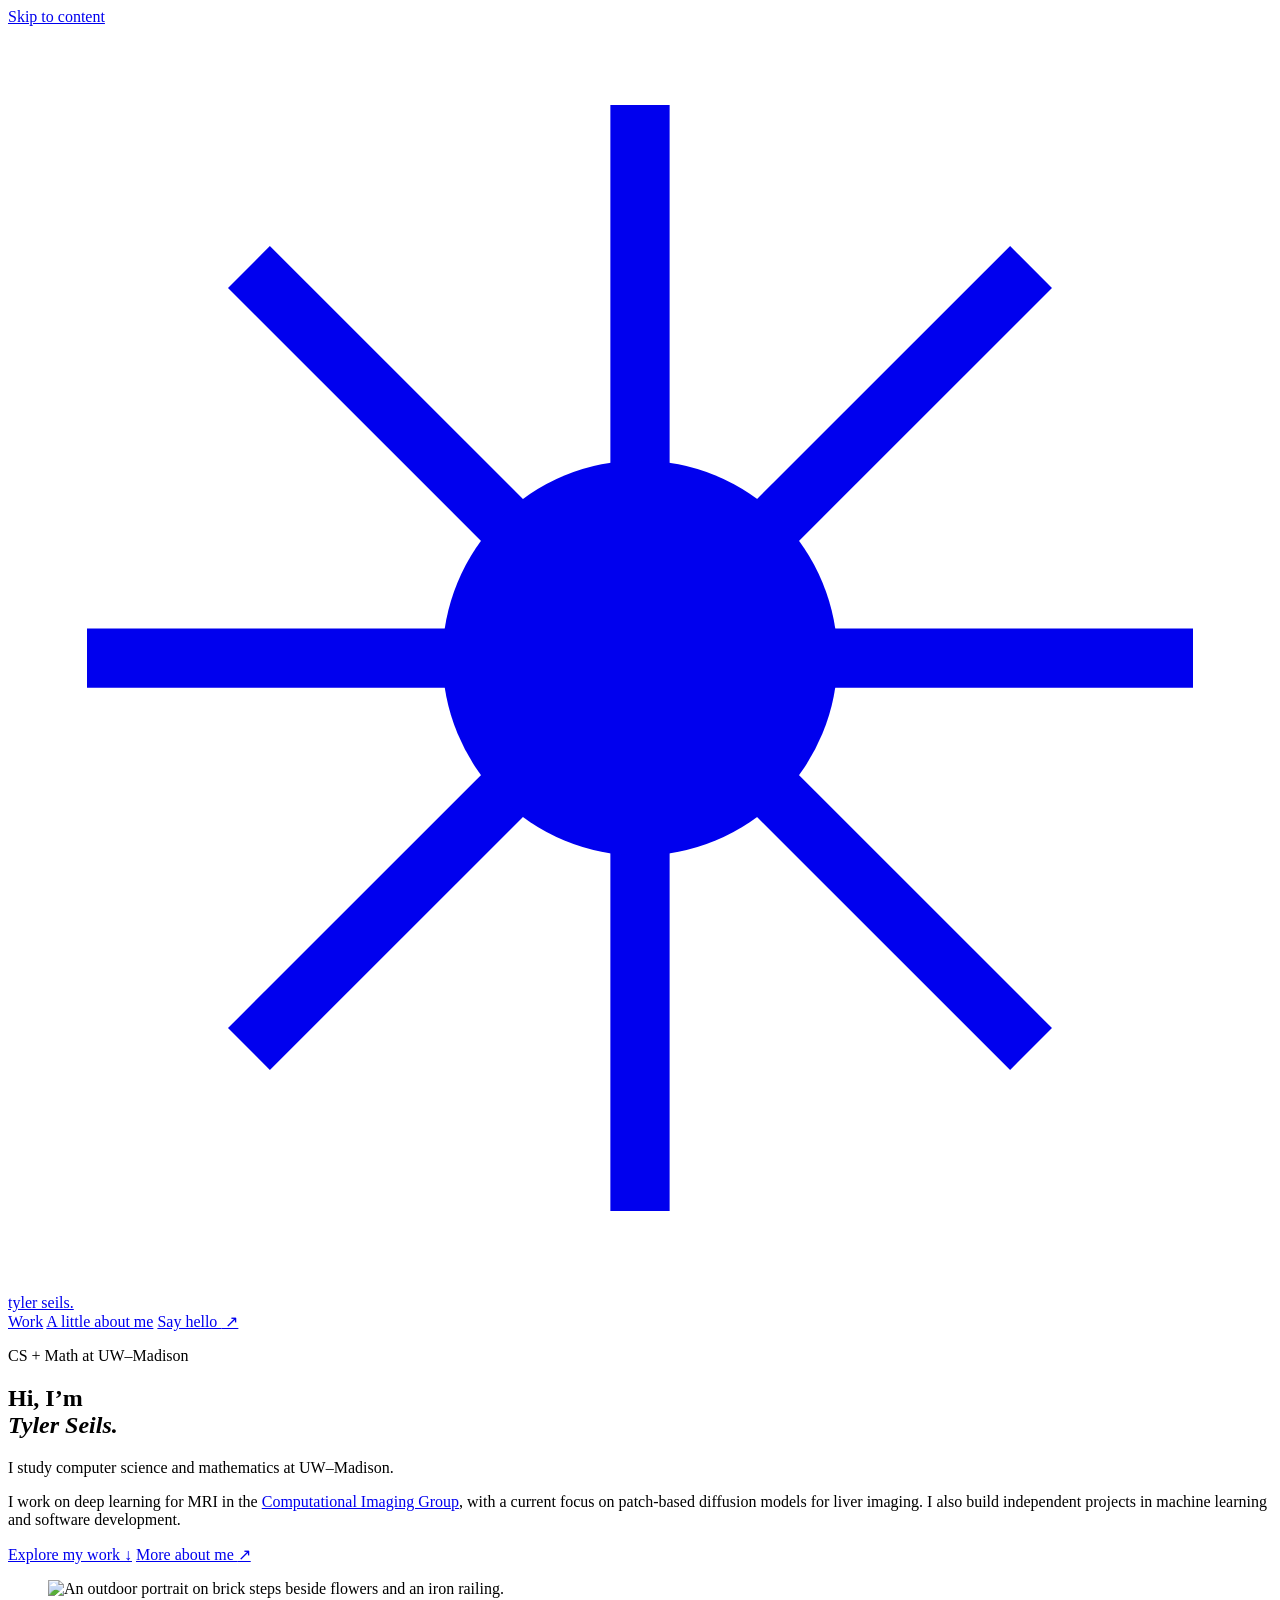
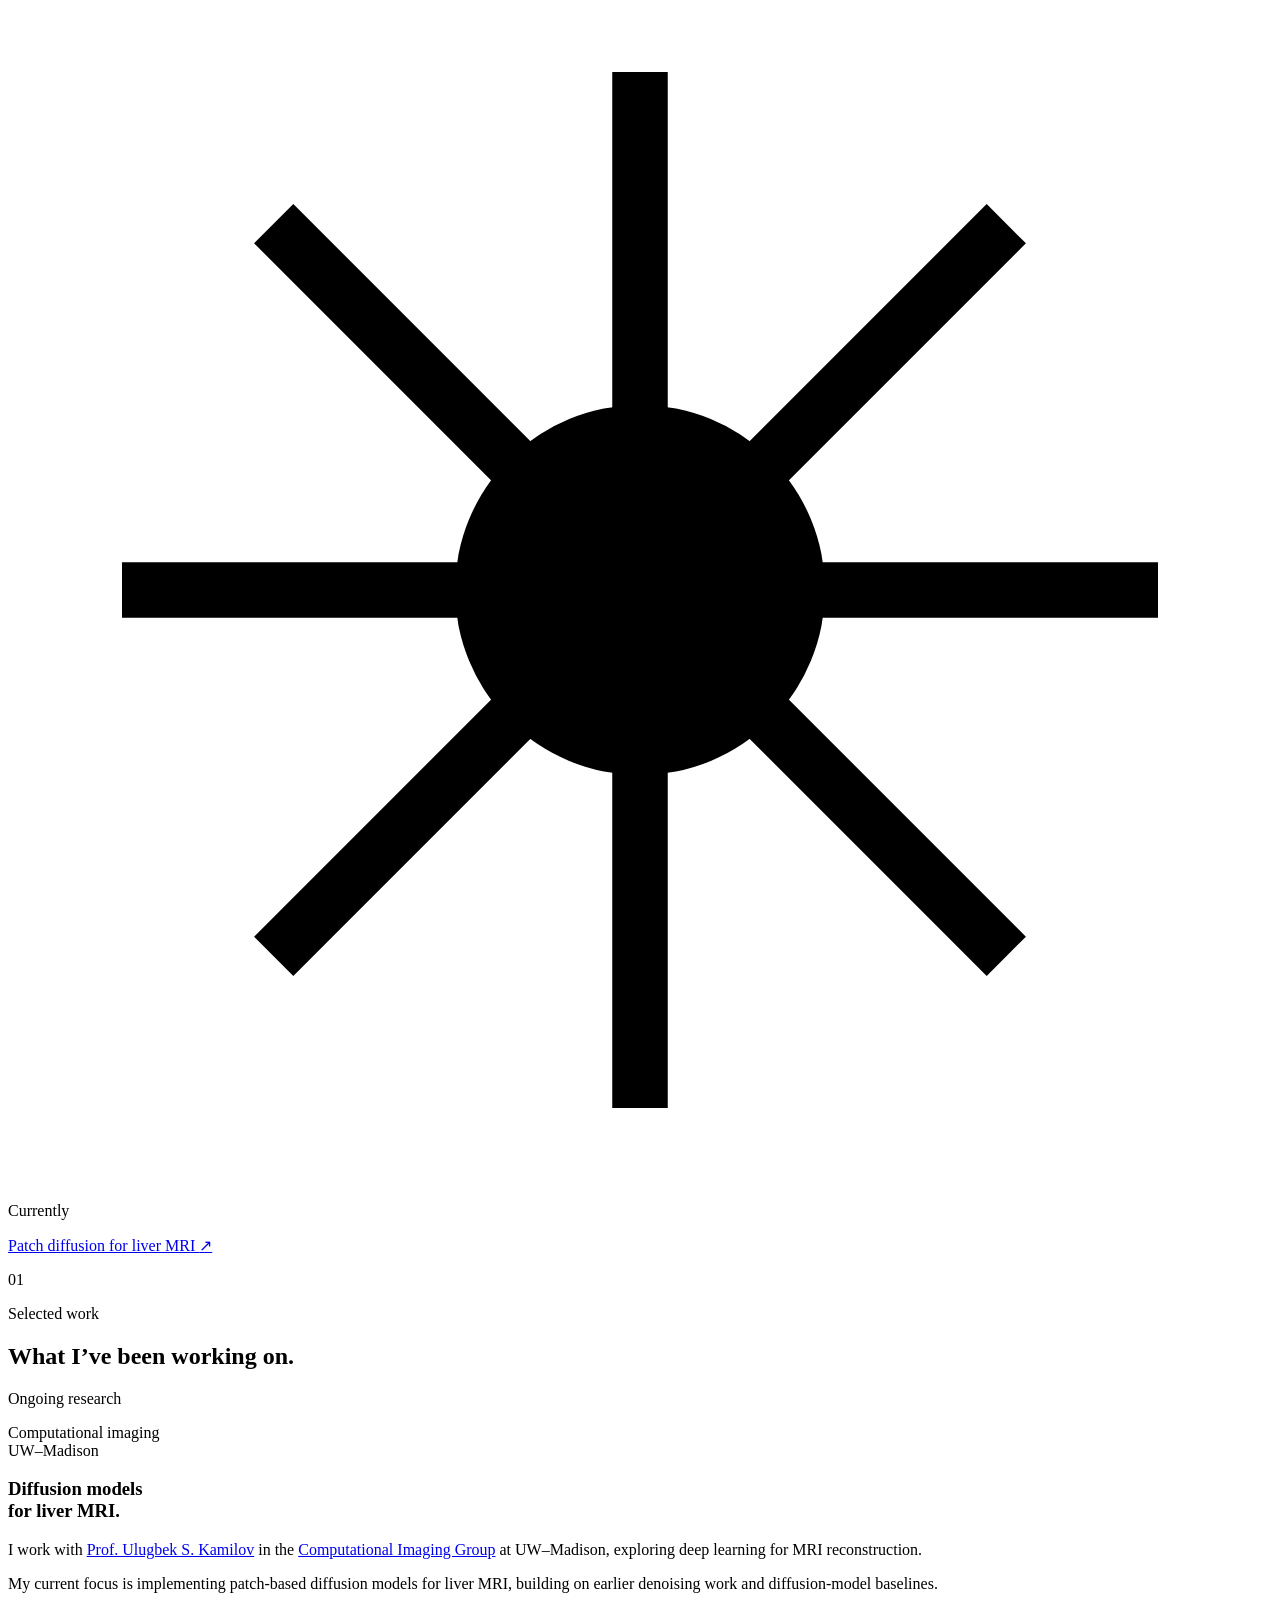
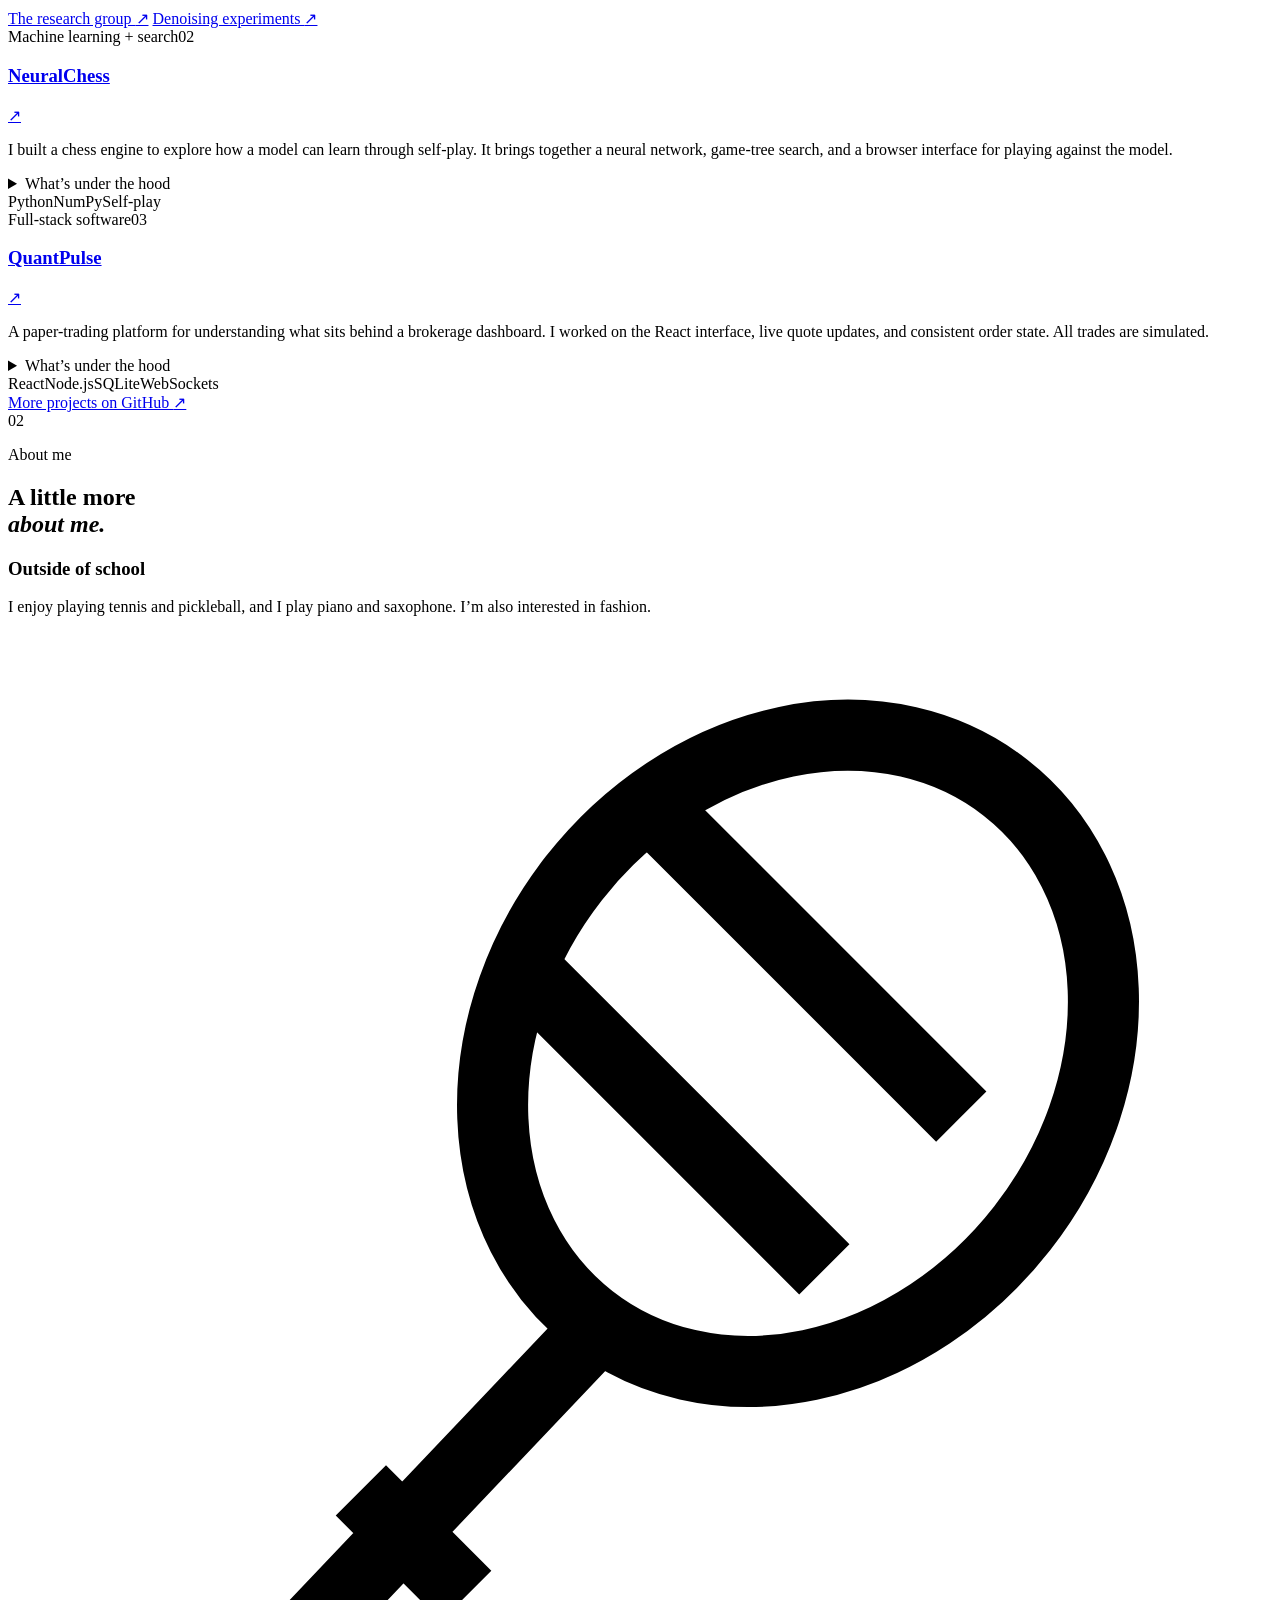
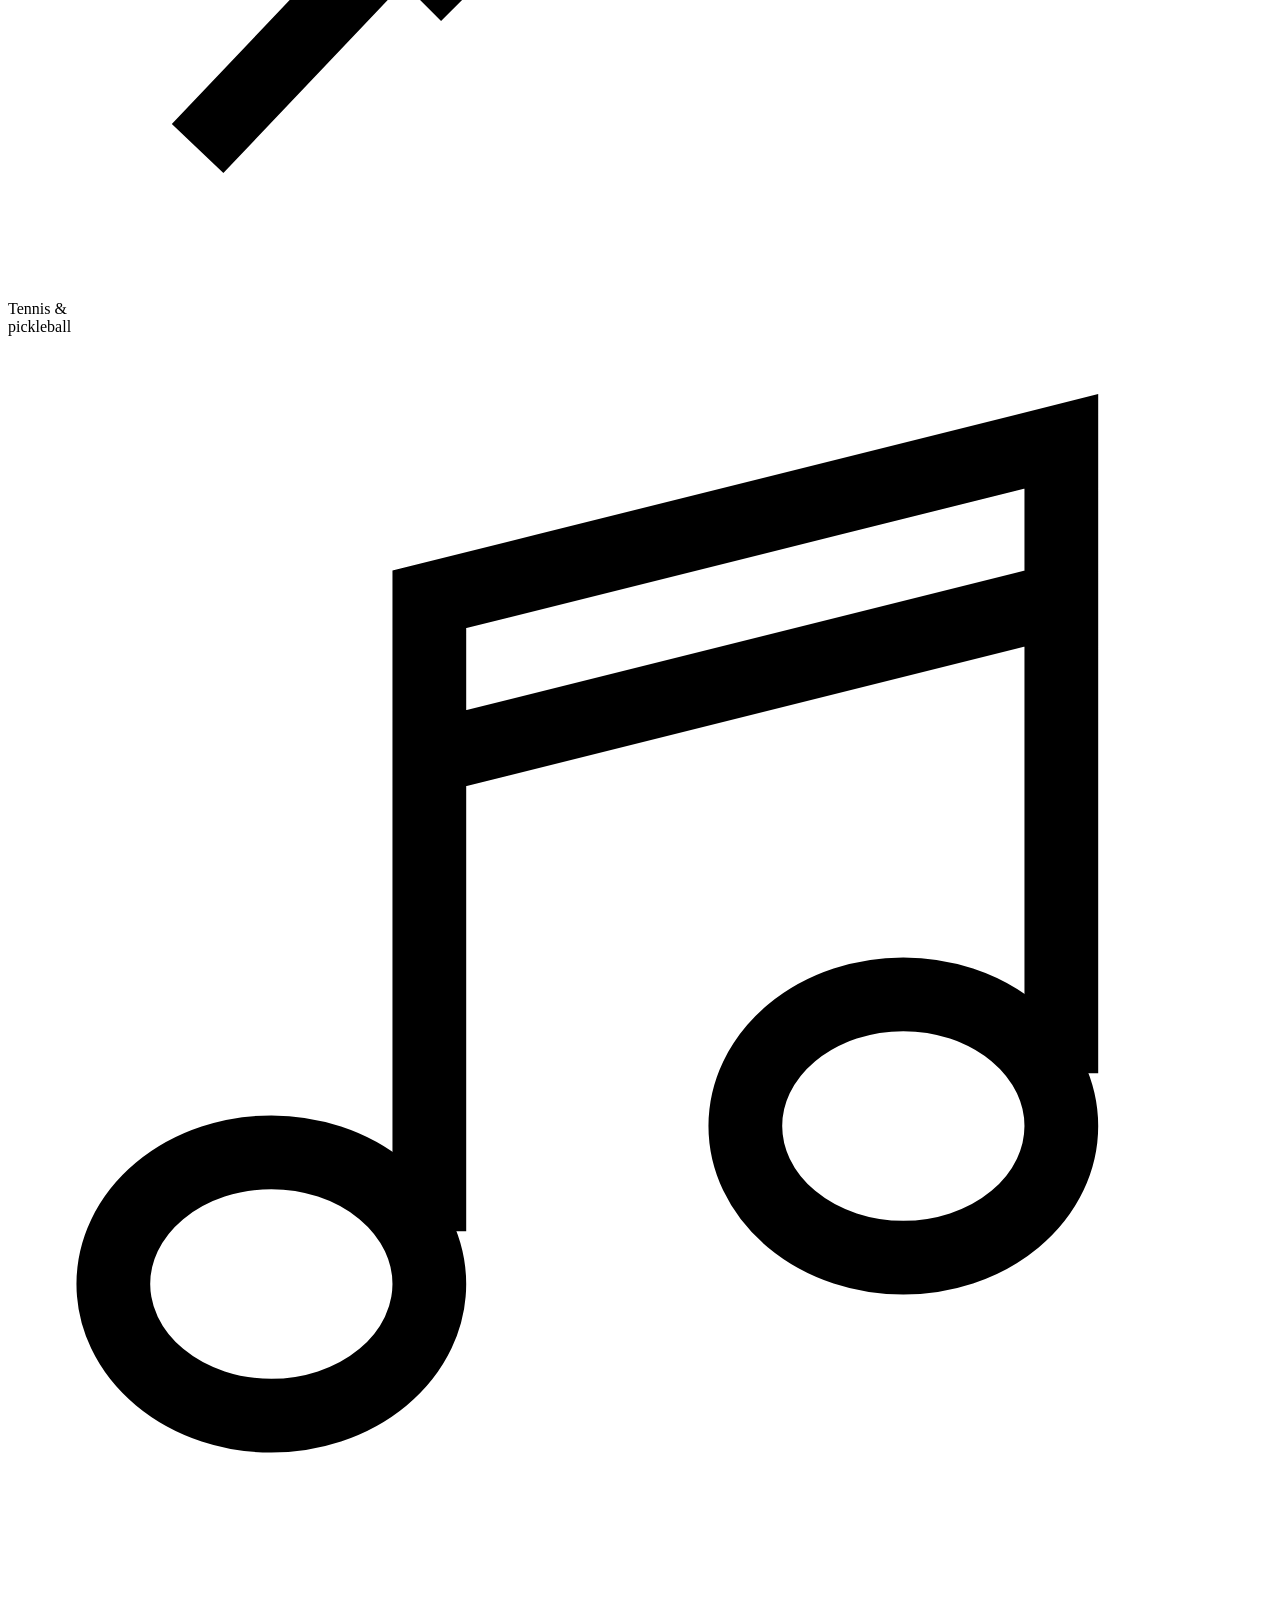
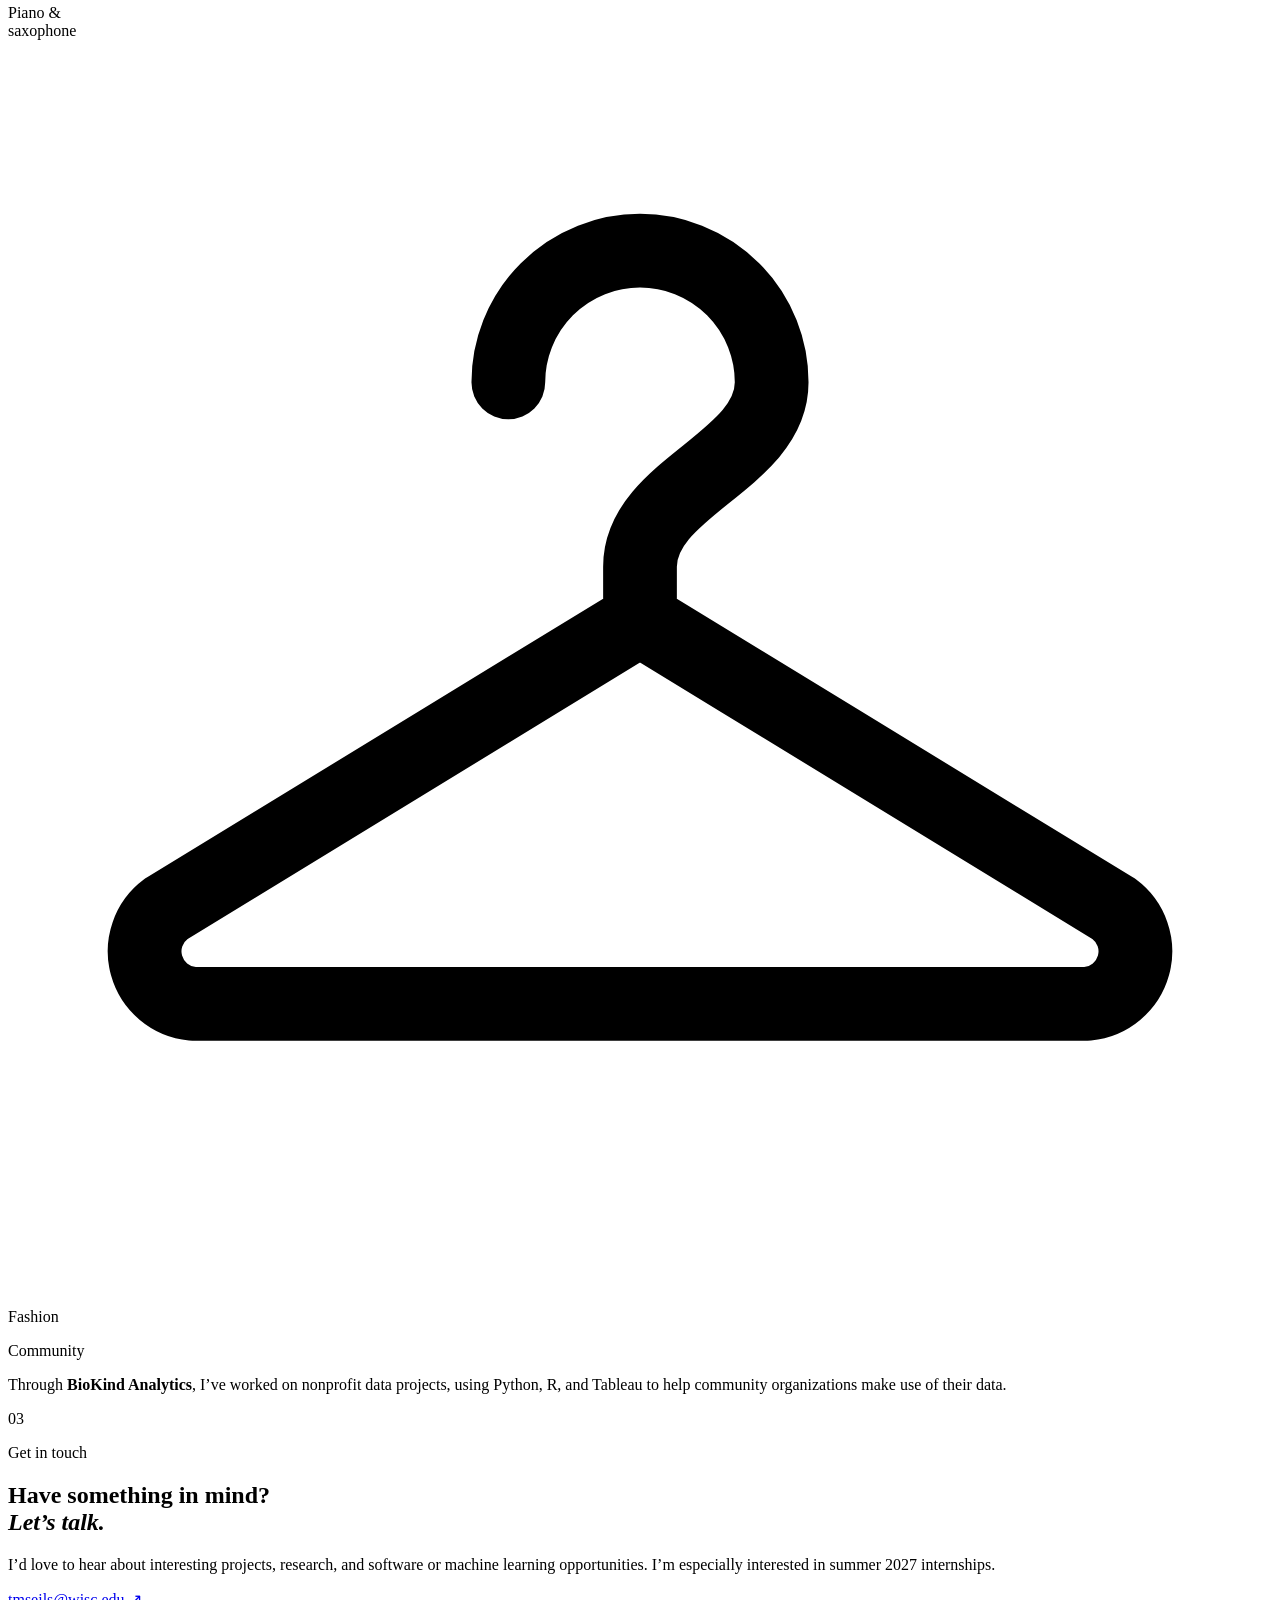
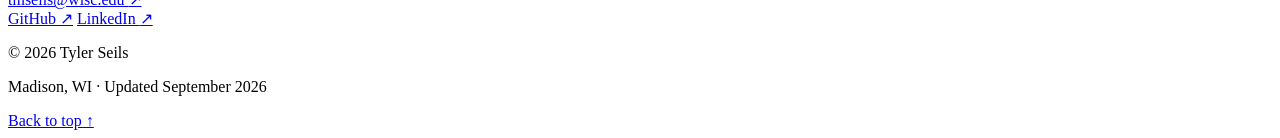
==== index.html @ b302200d "Add files via upload" ====
<!doctype html>
<html lang="en" data-theme="light">
<head>
  <meta charset="utf-8">
  <meta name="viewport" content="width=device-width, initial-scale=1">
  <meta name="description" content="Tyler Seils — computer science and mathematics at UW–Madison. Deep learning for MRI, machine learning, and software projects.">
  <meta name="author" content="Tyler Seils">
  <meta name="color-scheme" content="light dark">
  <meta property="og:title" content="Tyler Seils — Research, projects, and a little about me">
  <meta property="og:description" content="Computer science and mathematics at UW–Madison. Deep learning for MRI, machine learning, and software projects.">
  <meta property="og:type" content="website">
  <title>Tyler Seils — A little about me</title>
  <link rel="icon" href="assets/favicon.svg" type="image/svg+xml">
  <script>
    document.documentElement.classList.add('js');
    try {
      const saved = localStorage.getItem('tyler-site-theme');
      if (saved === 'dark' || (!saved && window.matchMedia('(prefers-color-scheme: dark)').matches)) {
        document.documentElement.dataset.theme = 'dark';
      }
    } catch (_) { /* The site remains usable without browser storage. */ }
  </script>
  <link rel="stylesheet" href="assets/style.css">
  <script src="assets/config.js" defer></script>
  <script src="assets/site.js" defer></script>
</head>
<body>
  <a class="skip-link" href="#main">Skip to content</a>
  <header class="site-header">
    <div class="shell header-inner">
      <a class="wordmark" href="#home" aria-label="Tyler Seils, back to top"><svg viewBox="0 0 32 32" fill="none" stroke="currentColor" stroke-width="1.5" aria-hidden="true"><path d="M16 2v28M2 16h28M6.1 6.1l19.8 19.8M6.1 25.9 25.9 6.1"/><circle cx="16" cy="16" r="5" fill="currentColor" stroke="none"/></svg><span>tyler seils.</span></a>
      <nav class="main-nav" id="primary-nav" aria-label="Main navigation">
        <a href="#work">Work</a>
        <a href="#about">A little about me</a>
        <a href="#contact">Say hello <span aria-hidden="true">&nbsp;↗</span></a>
        <a class="resume-link" hidden>Résumé <span aria-hidden="true">&nbsp;↗</span></a>
      </nav>
      <div class="header-actions">
        <button class="theme-toggle" type="button" aria-label="Switch to dark mode" aria-pressed="false" hidden><svg class="moon-icon" viewBox="0 0 24 24" fill="none" stroke="currentColor" stroke-width="1.6" aria-hidden="true"><path d="M20.3 14.4A8.6 8.6 0 0 1 9.6 3.7a8.6 8.6 0 1 0 10.7 10.7Z"/></svg><svg class="sun-icon" viewBox="0 0 24 24" fill="none" stroke="currentColor" stroke-width="1.6" aria-hidden="true"><circle cx="12" cy="12" r="4"/><path d="M12 2v2m0 16v2M2 12h2m16 0h2M4.9 4.9l1.4 1.4m11.4 11.4 1.4 1.4M4.9 19.1l1.4-1.4M17.7 6.3l1.4-1.4"/></svg></button>
        <button class="menu-toggle" type="button" aria-expanded="false" aria-controls="primary-nav" hidden>Menu</button>
      </div>
    </div>
  </header>

  <main id="main">
    <section class="shell hero" id="home" aria-labelledby="intro-title">
      <div class="hero-copy">
        <p class="eyebrow"><span class="tiny-mark" aria-hidden="true"></span>CS + Math at UW–Madison</p>
        <h1 id="intro-title">Hi, I’m<br><em>Tyler Seils.</em></h1>
        <p class="hero-lead">I study computer science and mathematics at UW–Madison.</p>
        <p class="hero-description">I work on deep learning for MRI in the <a href="https://cig.ece.wisc.edu/">Computational Imaging Group</a>, with a current focus on patch-based diffusion models for liver imaging. I also build independent projects in machine learning and software development.</p>
        <div class="hero-links">
          <a class="button-link" href="#work">Explore my work <span aria-hidden="true">↓</span></a>
          <a class="arrow-link" href="#about">More about me <span class="arrow" aria-hidden="true">↗</span></a>
        </div>
      </div>
      <div class="hero-visual">
        <figure class="portrait">
          <picture>
            <source srcset="assets/photo.webp" type="image/webp">
            <img src="assets/photo.jpg" alt="An outdoor portrait on brick steps beside flowers and an iron railing." width="1152" height="1536" fetchpriority="high" decoding="async">
          </picture>
          <div class="portrait-corner"><svg viewBox="0 0 32 32" fill="none" stroke="currentColor" stroke-width="1.5" aria-hidden="true"><path d="M16 2v28M2 16h28M6.1 6.1l19.8 19.8M6.1 25.9 25.9 6.1"/><circle cx="16" cy="16" r="5" fill="currentColor" stroke="none"/></svg></div>
        </figure>
      </div>
    </section>

    <div class="shell now-strip" aria-label="What I’m focused on right now">
      <div class="now-item"><span class="now-label">Currently</span><p class="now-text"><a href="#research">Patch diffusion for liver MRI <span aria-hidden="true">↗</span></a></p></div>
    </div>

    <section class="shell section work-section" id="work" aria-labelledby="work-title">
      <div class="section-heading">
        <div class="section-index"><span>01</span><p class="eyebrow">Selected work</p></div>
        <h2>What I’ve been working on.</h2>
      </div>
      <article class="research-card" id="research" aria-labelledby="research-title">
        <div class="research-art">
          <div class="research-kicker">Ongoing research</div>
          <div class="patch-grid" aria-hidden="true"><span></span><span></span><span></span><span></span><span></span><span></span><span></span><span></span><span></span><span></span><span></span><span></span><span></span><span></span><span></span><span></span><span></span><span></span><span></span><span></span><span></span><span></span><span></span><span></span><span></span></div>
          <p class="research-art-label">Computational imaging<br>UW–Madison</p>
        </div>
        <div class="research-copy">
          <h3 id="research-title">Diffusion models<br>for liver MRI.</h3>
          <p>I work with <a href="https://ukmlv.github.io/">Prof. Ulugbek S. Kamilov</a> in the <a href="https://cig.ece.wisc.edu/">Computational Imaging Group</a> at UW–Madison, exploring deep learning for MRI reconstruction.</p>
          <p>My current focus is implementing patch-based diffusion models for liver MRI, building on earlier denoising work and diffusion-model baselines.</p>
          <div class="research-links">
            <a class="arrow-link" href="https://cig.ece.wisc.edu/" target="_blank" rel="noopener noreferrer">The research group <span class="arrow" aria-hidden="true">↗</span></a>
            <a class="arrow-link" href="https://github.com/tmseils-eng/CIG-Denoising" target="_blank" rel="noopener noreferrer">Denoising experiments <span class="arrow" aria-hidden="true">↗</span></a>
          </div>
        </div>
      </article>

      <div class="project-grid">
        <article class="project" aria-labelledby="chess-title">
          <div class="project-category"><span class="eyebrow">Machine learning + search</span><span class="project-number" aria-hidden="true">02</span></div>
          <div class="project-heading">
            <h3 id="chess-title"><a href="https://github.com/tmseils-eng/neuralchess-clean" target="_blank" rel="noopener noreferrer">NeuralChess</a></h3>
            <a class="project-open" href="https://github.com/tmseils-eng/neuralchess-clean" target="_blank" rel="noopener noreferrer" aria-label="View NeuralChess on GitHub">↗</a>
          </div>
          <p>I built a chess engine to explore how a model can learn through self-play. It brings together a neural network, game-tree search, and a browser interface for playing against the model.</p>
          <details>
            <summary>What’s under the hood</summary>
            <p>The project includes a chess rules engine, automatic differentiation, a NumPy neural network, and Monte Carlo tree search.</p>
          </details>
          <div class="tech-line" aria-label="NeuralChess technologies"><span>Python</span><span>NumPy</span><span>Self-play</span></div>
        </article>
        <article class="project" aria-labelledby="quant-title">
          <div class="project-category"><span class="eyebrow">Full-stack software</span><span class="project-number" aria-hidden="true">03</span></div>
          <div class="project-heading">
            <h3 id="quant-title"><a href="https://github.com/tmseils-eng/quantpulse-clean" target="_blank" rel="noopener noreferrer">QuantPulse</a></h3>
            <a class="project-open" href="https://github.com/tmseils-eng/quantpulse-clean" target="_blank" rel="noopener noreferrer" aria-label="View QuantPulse on GitHub">↗</a>
          </div>
          <p>A paper-trading platform for understanding what sits behind a brokerage dashboard. I worked on the React interface, live quote updates, and consistent order state. All trades are simulated.</p>
          <details>
            <summary>What’s under the hood</summary>
            <p>Market and limit orders, portfolio analytics, and strategy backtesting, supported by Node.js, SQLite persistence, and WebSocket updates.</p>
          </details>
          <div class="tech-line" aria-label="QuantPulse technologies"><span>React</span><span>Node.js</span><span>SQLite</span><span>WebSockets</span></div>
        </article>
      </div>
      <div class="more-work"><a class="arrow-link" href="https://github.com/tmseils-eng" target="_blank" rel="noopener noreferrer">More projects on GitHub <span class="arrow" aria-hidden="true">↗</span></a></div>
    </section>

    <section class="section about-section" id="about" aria-labelledby="about-title">
      <div class="shell about-grid">
        <div class="about-title">
          <div class="section-index"><span>02</span><p class="eyebrow">About me</p></div>
          <h2 id="about-title">A little more<br><em>about me.</em></h2>
        </div>
        <div class="about-copy">
          <h3>Outside of school</h3>
          <p>I enjoy playing tennis and pickleball, and I play piano and saxophone. I’m also interested in fashion.</p>
          <div class="hobby-list" aria-label="A few interests">
            <div class="hobby"><svg viewBox="0 0 24 24" fill="none" stroke="currentColor" stroke-width="1.35" aria-hidden="true"><ellipse cx="15" cy="8" rx="5.4" ry="6.4" transform="rotate(38 15 8)"/><path d="m11.2 13.2-7.6 8m3.1-4.9 2 2m3.4-15.1 6 6m-8.6-3.1 6 6"/></svg><span>Tennis &amp;<br>pickleball</span></div>
            <div class="hobby"><svg viewBox="0 0 24 24" fill="none" stroke="currentColor" stroke-width="1.4" aria-hidden="true"><path d="M8 17V5l12-3v12M8 8l12-3"/><ellipse cx="5" cy="18" rx="3" ry="2.5"/><ellipse cx="17" cy="15" rx="3" ry="2.5"/></svg><span>Piano &amp;<br>saxophone</span></div>
            <div class="hobby"><svg viewBox="0 0 24 24" fill="none" stroke="currentColor" stroke-width="1.4" stroke-linecap="round" stroke-linejoin="round" aria-hidden="true"><path d="M9.5 6.5a2.5 2.5 0 0 1 5 0c0 1.5-2.5 2-2.5 3.5v1L3 16.5a1 1 0 0 0 .5 1.8h17a1 1 0 0 0 .5-1.8L12 11"/></svg><span>Fashion</span></div>
          </div>
          <div class="community-note">
            <p class="eyebrow">Community</p>
            <p>Through <strong>BioKind Analytics</strong>, I’ve worked on nonprofit data projects, using Python, R, and Tableau to help community organizations make use of their data.</p>
          </div>
        </div>
      </div>
    </section>

    <section class="shell section contact-section" id="contact" aria-labelledby="contact-title">
      <div class="contact-grid">
        <div>
          <div class="section-index"><span>03</span><p class="eyebrow">Get in touch</p></div>
          <h2 id="contact-title">Have something in mind?<br><em>Let’s talk.</em></h2>
        </div>
        <div class="contact-copy">
          <p>I’d love to hear about interesting projects, research, and software or machine learning opportunities. I’m especially interested in summer 2027 internships.</p>
          <a class="email-link" href="mailto:tmseils@wisc.edu">tmseils@wisc.edu <span aria-hidden="true">↗</span></a>
          <div class="copy-row" hidden><button class="copy-email" type="button">Copy email address</button><span class="copy-status" role="status" aria-live="polite"></span></div>
          <div class="contact-links">
            <a class="arrow-link" href="https://github.com/tmseils-eng" target="_blank" rel="noopener noreferrer">GitHub <span class="arrow" aria-hidden="true">↗</span></a>
            <a class="arrow-link" href="https://www.linkedin.com/in/tyler-seils/" target="_blank" rel="noopener noreferrer">LinkedIn <span class="arrow" aria-hidden="true">↗</span></a>
            <a class="arrow-link resume-link" hidden>Résumé <span class="arrow" aria-hidden="true">↗</span></a>
          </div>
        </div>
      </div>
    </section>
  </main>
  <footer class="site-footer">
    <div class="shell footer-inner">
      <p>© <span id="year">2026</span> Tyler Seils</p>
      <div class="footer-right"><p>Madison, WI · Updated September 2026</p><a href="#home">Back to top ↑</a></div>
    </div>
  </footer>
</body>
</html>
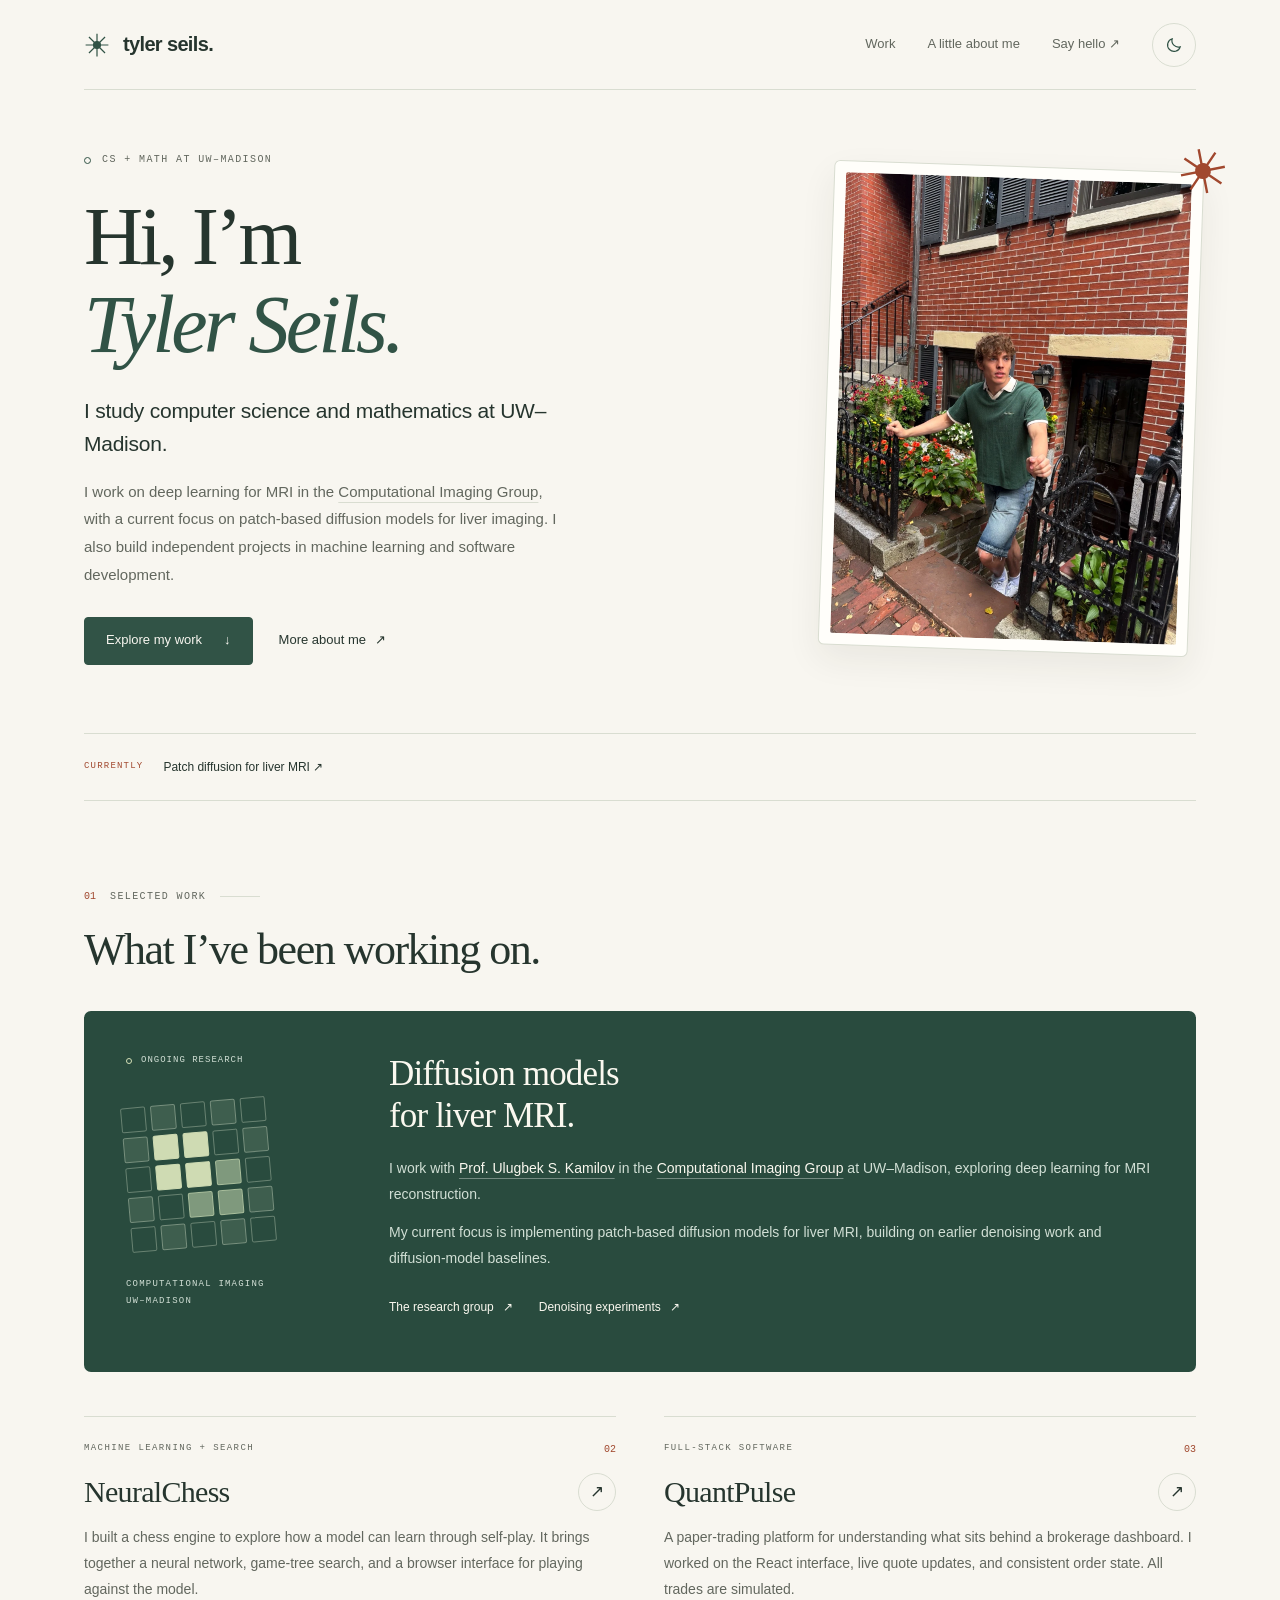
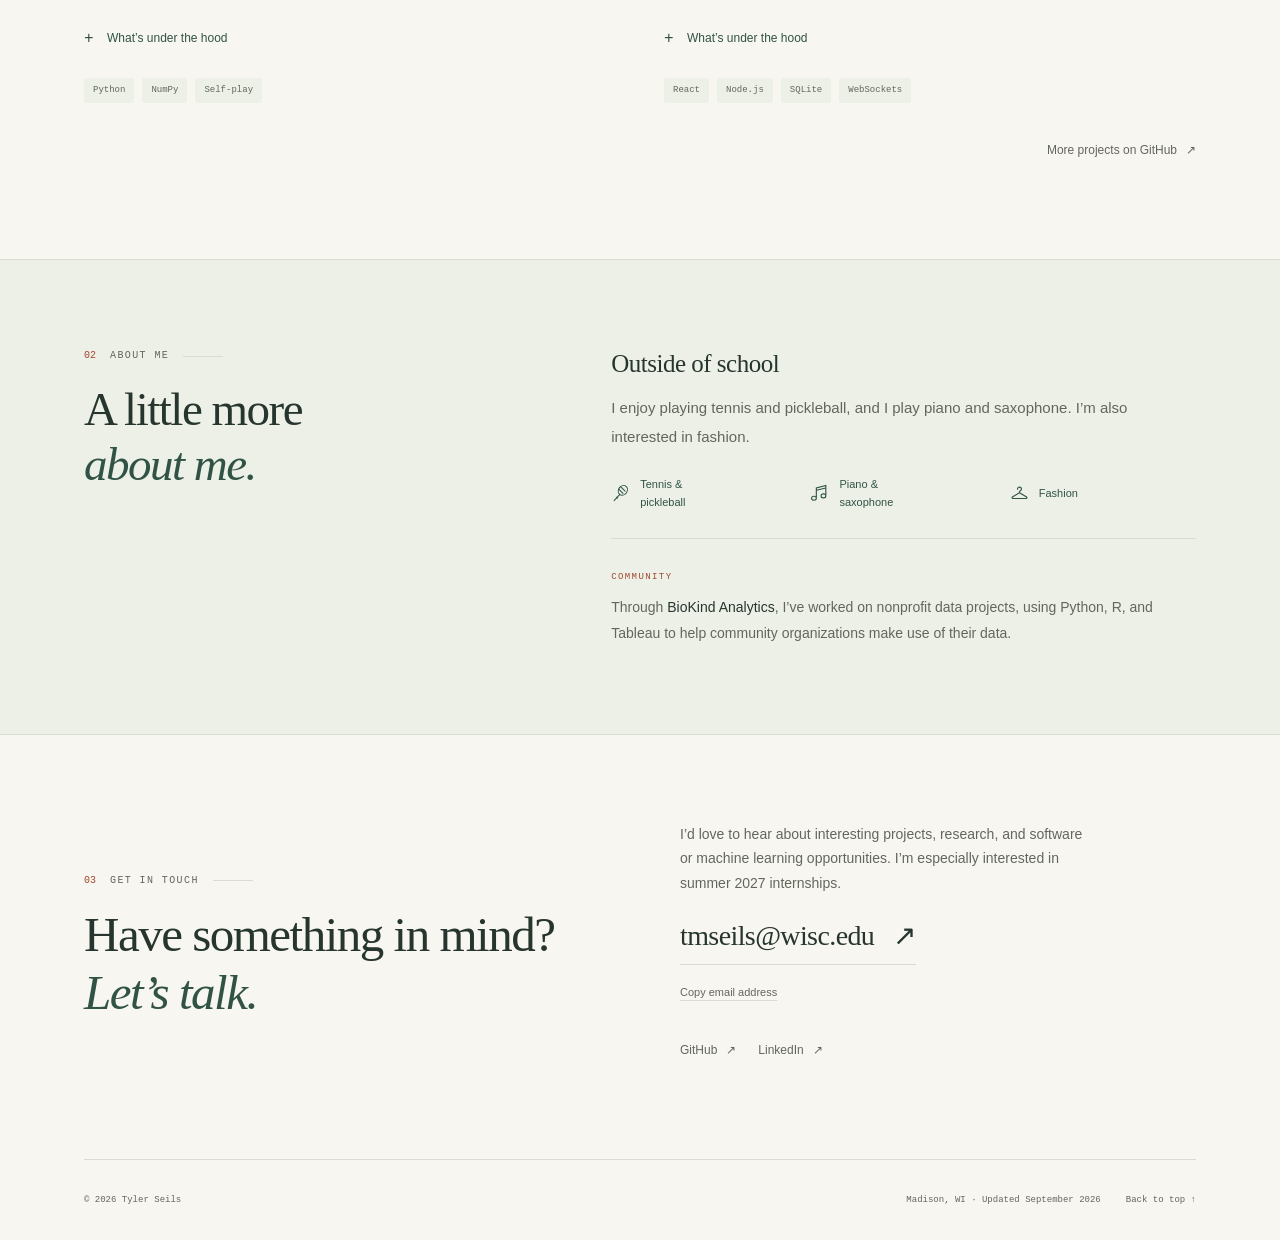
==== commit ea759aed: "Fix homepage asset paths and constrain decorative icon sizes" ====
--- a/index.html
+++ b/index.html
@@ -10,7 +10,7 @@
   <meta property="og:description" content="Computer science and mathematics at UW–Madison. Deep learning for MRI, machine learning, and software projects.">
   <meta property="og:type" content="website">
   <title>Tyler Seils — A little about me</title>
-  <link rel="icon" href="assets/favicon.svg" type="image/svg+xml">
+  <link rel="icon" href="favicon.svg" type="image/svg+xml">
   <script>
     document.documentElement.classList.add('js');
     try {
@@ -20,15 +20,16 @@
       }
     } catch (_) { /* The site remains usable without browser storage. */ }
   </script>
-  <link rel="stylesheet" href="assets/style.css">
-  <script src="assets/config.js" defer></script>
-  <script src="assets/site.js" defer></script>
+  <link rel="stylesheet" href="style.css?v=20260915-path-fix">
+  <style>.portrait-corner svg { width: 100%; height: 100%; max-width: 51px; max-height: 51px; }</style>
+  <script src="config.js?v=20260915-path-fix" defer></script>
+  <script src="site.js?v=20260915-path-fix" defer></script>
 </head>
 <body>
   <a class="skip-link" href="#main">Skip to content</a>
   <header class="site-header">
     <div class="shell header-inner">
-      <a class="wordmark" href="#home" aria-label="Tyler Seils, back to top"><svg viewBox="0 0 32 32" fill="none" stroke="currentColor" stroke-width="1.5" aria-hidden="true"><path d="M16 2v28M2 16h28M6.1 6.1l19.8 19.8M6.1 25.9 25.9 6.1"/><circle cx="16" cy="16" r="5" fill="currentColor" stroke="none"/></svg><span>tyler seils.</span></a>
+      <a class="wordmark" href="#home" aria-label="Tyler Seils, back to top"><svg width="26" height="26" viewBox="0 0 32 32" fill="none" stroke="currentColor" stroke-width="1.5" aria-hidden="true"><path d="M16 2v28M2 16h28M6.1 6.1l19.8 19.8M6.1 25.9 25.9 6.1"/><circle cx="16" cy="16" r="5" fill="currentColor" stroke="none"/></svg><span>tyler seils.</span></a>
       <nav class="main-nav" id="primary-nav" aria-label="Main navigation">
         <a href="#work">Work</a>
         <a href="#about">A little about me</a>
@@ -36,7 +37,7 @@
         <a class="resume-link" hidden>Résumé <span aria-hidden="true">&nbsp;↗</span></a>
       </nav>
       <div class="header-actions">
-        <button class="theme-toggle" type="button" aria-label="Switch to dark mode" aria-pressed="false" hidden><svg class="moon-icon" viewBox="0 0 24 24" fill="none" stroke="currentColor" stroke-width="1.6" aria-hidden="true"><path d="M20.3 14.4A8.6 8.6 0 0 1 9.6 3.7a8.6 8.6 0 1 0 10.7 10.7Z"/></svg><svg class="sun-icon" viewBox="0 0 24 24" fill="none" stroke="currentColor" stroke-width="1.6" aria-hidden="true"><circle cx="12" cy="12" r="4"/><path d="M12 2v2m0 16v2M2 12h2m16 0h2M4.9 4.9l1.4 1.4m11.4 11.4 1.4 1.4M4.9 19.1l1.4-1.4M17.7 6.3l1.4-1.4"/></svg></button>
+        <button class="theme-toggle" type="button" aria-label="Switch to dark mode" aria-pressed="false" hidden><svg width="18" height="18" class="moon-icon" viewBox="0 0 24 24" fill="none" stroke="currentColor" stroke-width="1.6" aria-hidden="true"><path d="M20.3 14.4A8.6 8.6 0 0 1 9.6 3.7a8.6 8.6 0 1 0 10.7 10.7Z"/></svg><svg width="18" height="18" class="sun-icon" viewBox="0 0 24 24" fill="none" stroke="currentColor" stroke-width="1.6" aria-hidden="true"><circle cx="12" cy="12" r="4"/><path d="M12 2v2m0 16v2M2 12h2m16 0h2M4.9 4.9l1.4 1.4m11.4 11.4 1.4 1.4M4.9 19.1l1.4-1.4M17.7 6.3l1.4-1.4"/></svg></button>
         <button class="menu-toggle" type="button" aria-expanded="false" aria-controls="primary-nav" hidden>Menu</button>
       </div>
     </div>
@@ -57,10 +58,10 @@
       <div class="hero-visual">
         <figure class="portrait">
           <picture>
-            <source srcset="assets/photo.webp" type="image/webp">
-            <img src="assets/photo.jpg" alt="An outdoor portrait on brick steps beside flowers and an iron railing." width="1152" height="1536" fetchpriority="high" decoding="async">
+            <source srcset="photo.webp" type="image/webp">
+            <img src="photo.jpg" alt="An outdoor portrait on brick steps beside flowers and an iron railing." width="1152" height="1536" fetchpriority="high" decoding="async">
           </picture>
-          <div class="portrait-corner"><svg viewBox="0 0 32 32" fill="none" stroke="currentColor" stroke-width="1.5" aria-hidden="true"><path d="M16 2v28M2 16h28M6.1 6.1l19.8 19.8M6.1 25.9 25.9 6.1"/><circle cx="16" cy="16" r="5" fill="currentColor" stroke="none"/></svg></div>
+          <div class="portrait-corner"><svg width="51" height="51" viewBox="0 0 32 32" fill="none" stroke="currentColor" stroke-width="1.5" aria-hidden="true"><path d="M16 2v28M2 16h28M6.1 6.1l19.8 19.8M6.1 25.9 25.9 6.1"/><circle cx="16" cy="16" r="5" fill="currentColor" stroke="none"/></svg></div>
         </figure>
       </div>
     </section>
@@ -132,9 +133,9 @@
           <h3>Outside of school</h3>
           <p>I enjoy playing tennis and pickleball, and I play piano and saxophone. I’m also interested in fashion.</p>
           <div class="hobby-list" aria-label="A few interests">
-            <div class="hobby"><svg viewBox="0 0 24 24" fill="none" stroke="currentColor" stroke-width="1.35" aria-hidden="true"><ellipse cx="15" cy="8" rx="5.4" ry="6.4" transform="rotate(38 15 8)"/><path d="m11.2 13.2-7.6 8m3.1-4.9 2 2m3.4-15.1 6 6m-8.6-3.1 6 6"/></svg><span>Tennis &amp;<br>pickleball</span></div>
-            <div class="hobby"><svg viewBox="0 0 24 24" fill="none" stroke="currentColor" stroke-width="1.4" aria-hidden="true"><path d="M8 17V5l12-3v12M8 8l12-3"/><ellipse cx="5" cy="18" rx="3" ry="2.5"/><ellipse cx="17" cy="15" rx="3" ry="2.5"/></svg><span>Piano &amp;<br>saxophone</span></div>
-            <div class="hobby"><svg viewBox="0 0 24 24" fill="none" stroke="currentColor" stroke-width="1.4" stroke-linecap="round" stroke-linejoin="round" aria-hidden="true"><path d="M9.5 6.5a2.5 2.5 0 0 1 5 0c0 1.5-2.5 2-2.5 3.5v1L3 16.5a1 1 0 0 0 .5 1.8h17a1 1 0 0 0 .5-1.8L12 11"/></svg><span>Fashion</span></div>
+            <div class="hobby"><svg width="20" height="20" viewBox="0 0 24 24" fill="none" stroke="currentColor" stroke-width="1.35" aria-hidden="true"><ellipse cx="15" cy="8" rx="5.4" ry="6.4" transform="rotate(38 15 8)"/><path d="m11.2 13.2-7.6 8m3.1-4.9 2 2m3.4-15.1 6 6m-8.6-3.1 6 6"/></svg><span>Tennis &amp;<br>pickleball</span></div>
+            <div class="hobby"><svg width="20" height="20" viewBox="0 0 24 24" fill="none" stroke="currentColor" stroke-width="1.4" aria-hidden="true"><path d="M8 17V5l12-3v12M8 8l12-3"/><ellipse cx="5" cy="18" rx="3" ry="2.5"/><ellipse cx="17" cy="15" rx="3" ry="2.5"/></svg><span>Piano &amp;<br>saxophone</span></div>
+            <div class="hobby"><svg width="20" height="20" viewBox="0 0 24 24" fill="none" stroke="currentColor" stroke-width="1.4" stroke-linecap="round" stroke-linejoin="round" aria-hidden="true"><path d="M9.5 6.5a2.5 2.5 0 0 1 5 0c0 1.5-2.5 2-2.5 3.5v1L3 16.5a1 1 0 0 0 .5 1.8h17a1 1 0 0 0 .5-1.8L12 11"/></svg><span>Fashion</span></div>
           </div>
           <div class="community-note">
             <p class="eyebrow">Community</p>
--- a/style.css
+++ b/style.css
@@ -0,0 +1,310 @@
+/* Colors and spacing live here; no build tools or external fonts are required. */
+:root {
+  color-scheme: light;
+  --paper: #f8f6f0;
+  --ink: #26352e;
+  --muted: #62675e;
+  --green: #315346;
+  --green-hover: #203e32;
+  --rust: #a1482e;
+  --line: #d9ddd1;
+  --wash: #edf0e7;
+  --white: #fffefa;
+  --header: rgba(248, 246, 240, .96);
+  --feature: #294b3e;
+  --feature-ink: #faf8ef;
+  --feature-muted: #d1dfd5;
+  --serif: Georgia, 'Times New Roman', serif;
+  --sans: -apple-system, BlinkMacSystemFont, 'Segoe UI', Helvetica, Arial, sans-serif;
+  --mono: 'SFMono-Regular', Consolas, 'Liberation Mono', monospace;
+  --width: 1112px;
+}
+html[data-theme='dark'] {
+  color-scheme: dark;
+  --paper: #19241e;
+  --ink: #f1f0e6;
+  --muted: #b8c3b8;
+  --green: #c0d6b7;
+  --green-hover: #e1ebd5;
+  --rust: #e9ab8c;
+  --line: #3c4b40;
+  --wash: #222f27;
+  --white: #28382d;
+  --header: rgba(25, 36, 30, .97);
+  --feature: #304f40;
+}
+*, *::before, *::after { box-sizing: border-box; }
+html { scroll-behavior: smooth; scroll-padding-top: 112px; }
+body { margin: 0; font-family: var(--sans); font-size: 16px; line-height: 1.75; color: var(--ink); background: var(--paper); -webkit-font-smoothing: antialiased; }
+::selection { color: var(--paper); background: var(--green); }
+a { color: inherit; text-decoration-thickness: 1px; text-underline-offset: 5px; }
+a:hover { color: var(--green); }
+button, input { font: inherit; }
+button { cursor: pointer; }
+button, a, summary { -webkit-tap-highlight-color: transparent; }
+a:focus-visible, button:focus-visible, summary:focus-visible { outline: 2px solid var(--rust); outline-offset: 6px; }
+[hidden] { display: none !important; }
+img { max-width: 100%; }
+svg { display: block; flex-shrink: 0; }
+p, h1, h2, h3, figure { margin: 0; }
+.shell { width: min(var(--width), calc(100% - 88px)); margin-inline: auto; }
+.skip-link { position: fixed; top: -100px; left: 20px; z-index: 100; padding: 10px 20px; color: var(--ink); background: var(--white); border: 2px solid var(--green); }
+.skip-link:focus { top: 16px; }
+.site-header { position: sticky; top: 0; z-index: 30; background: var(--header); }
+.header-inner { min-height: 90px; display: flex; align-items: center; gap: 32px; border-bottom: 1px solid var(--line); position: relative; }
+.wordmark { display: inline-flex; gap: 13px; align-items: center; color: var(--ink); text-decoration: none; font-size: 20px; letter-spacing: -.65px; font-weight: 550; }
+.wordmark svg { width: 26px; height: 26px; color: var(--green); }
+.wordmark:hover { color: var(--green); }
+.main-nav { margin-left: auto; display: flex; gap: 32px; align-items: center; }
+.main-nav a { font-size: 13px; text-decoration: none; color: var(--muted); display: inline-flex; align-items: center; min-height: 44px; position: relative; }
+.main-nav a:hover, .main-nav a[aria-current] { color: var(--green); }
+.main-nav a[aria-current]::after { content: ''; position: absolute; left: 0; right: 0; bottom: 5px; height: 1px; background: var(--green); }
+.header-actions { display: flex; align-items: center; gap: 8px; }
+.theme-toggle { width: 44px; height: 44px; display: grid; place-items: center; border: 1px solid var(--line); border-radius: 50%; background: transparent; color: var(--green); }
+.theme-toggle:hover { background: var(--wash); }
+.theme-toggle svg { width: 18px; height: 18px; }
+.sun-icon { display: none; }
+html[data-theme='dark'] .moon-icon { display: none; }
+html[data-theme='dark'] .sun-icon { display: block; }
+.menu-toggle { display: none; }
+.hero { padding-top: 62px; padding-bottom: 68px; display: grid; grid-template-columns: minmax(0, 1fr) minmax(280px, 370px); column-gap: 95px; align-items: center; }
+.eyebrow { font-family: var(--mono); font-size: 10px; line-height: 1.6; text-transform: uppercase; letter-spacing: 1.4px; color: var(--muted); }
+.hero .eyebrow { display: flex; align-items: center; gap: 11px; margin-bottom: 25px; }
+.tiny-mark { width: 7px; height: 7px; border: 1px solid var(--green); border-radius: 50%; flex-shrink: 0; }
+h1 { font-family: var(--serif); font-size: clamp(62px, 6.4vw, 88px); font-weight: 400; line-height: 1.07; letter-spacing: -3.8px; margin-bottom: 26px; }
+h1 em { font-weight: 400; color: var(--green); }
+.hero-lead { max-width: 520px; font-size: 21px; line-height: 1.58; letter-spacing: -.25px; margin-bottom: 17px; }
+.hero-description { max-width: 480px; font-size: 15px; color: var(--muted); line-height: 1.85; }
+.hero-description a { text-decoration-color: var(--line); }
+.hero-description a:hover { text-decoration-color: var(--green); }
+.hero-links { margin-top: 28px; display: flex; flex-wrap: wrap; align-items: center; gap: 26px; }
+.button-link { min-height: 48px; display: inline-flex; justify-content: center; align-items: center; gap: 22px; padding: 10px 21px; background: var(--green); color: var(--paper); border: 1px solid var(--green); border-radius: 4px; font-size: 13px; text-decoration: none; transition: background .15s, transform .15s; }
+.button-link:hover { color: var(--paper); background: var(--green-hover); transform: translateY(-2px); }
+.arrow-link { display: inline-flex; gap: 9px; align-items: center; font-size: 13px; text-decoration: none; min-height: 44px; }
+.arrow-link .arrow { transition: transform .15s; }
+.arrow-link:hover .arrow { transform: translate(2px, -2px); }
+.portrait { position: relative; padding: 11px; background: var(--white); border: 1px solid var(--line); border-radius: 6px; box-shadow: 0 14px 35px rgba(37, 49, 33, .07); transform: rotate(2deg); }
+.portrait::before { content: none; }
+.portrait picture { display: block; overflow: hidden; border-radius: 2px; background: var(--wash); }
+.portrait img { display: block; width: 100%; height: auto; aspect-ratio: 3 / 4; object-fit: cover; }
+.portrait-corner { position: absolute; width: 51px; height: 51px; right: -25px; top: -28px; color: var(--rust); transform: rotate(-13deg); }
+.now-strip { display: grid; grid-template-columns: 1fr; gap: 38px; padding-top: 23px; padding-bottom: 23px; border-top: 1px solid var(--line); border-bottom: 1px solid var(--line); }
+.now-item { display: flex; gap: 20px; align-items: center; }
+.now-item + .now-item { border-left: 1px solid var(--line); padding-left: 36px; }
+.now-label { font-size: 9px; letter-spacing: 1.2px; font-family: var(--mono); text-transform: uppercase; color: var(--rust); white-space: nowrap; }
+.now-text { font-size: 12px; line-height: 1.7; color: var(--muted); }
+.now-text a { color: var(--ink); text-decoration: none; }
+.now-text a:hover { text-decoration: underline; }
+.section { padding-block: 87px; }
+.section-heading { margin-bottom: 35px; }
+.section-index { display: flex; align-items: center; gap: 14px; margin-bottom: 17px; }
+.section-index > span { font-size: 10px; font-family: var(--mono); color: var(--rust); }
+.section-index::after { content: ''; width: 40px; height: 1px; background: var(--line); }
+h2 { font-family: var(--serif); font-size: clamp(32px, 3.55vw, 44px); line-height: 1.22; font-weight: 400; letter-spacing: -1.5px; }
+h2 em { color: var(--green); font-weight: 400; }
+.research-card { display: grid; grid-template-columns: 215px minmax(0, 1fr); gap: 48px; padding: 42px; background: var(--feature); color: var(--feature-ink); border-radius: 7px; }
+.research-art { display: flex; flex-direction: column; align-items: flex-start; }
+.research-kicker { font-family: var(--mono); font-size: 9px; letter-spacing: 1px; line-height: 1.7; text-transform: uppercase; color: var(--feature-muted); display: flex; gap: 9px; align-items: center; }
+.research-kicker::before { content: ''; border: 1px solid #d4e0b7; width: 6px; height: 6px; border-radius: 50%; }
+.patch-grid { display: grid; grid-template-columns: repeat(5, 25px); grid-template-rows: repeat(5, 25px); gap: 5px; margin-block: 33px 29px; transform: rotate(-5deg); }
+.patch-grid span { border: 1px solid rgba(234, 242, 220, .33); border-radius: 2px; }
+.patch-grid span:nth-child(2n) { background: rgba(207, 224, 184, .13); }
+.patch-grid span:nth-child(7), .patch-grid span:nth-child(8), .patch-grid span:nth-child(12), .patch-grid span:nth-child(13) { background: #cfdbb3; border-color: #cfdbb3; }
+.patch-grid span:nth-child(14), .patch-grid span:nth-child(18), .patch-grid span:nth-child(19) { background: rgba(207, 224, 184, .52); border-color: rgba(207, 224, 184, .52); }
+.research-art-label { font-family: var(--mono); text-transform: uppercase; font-size: 9px; letter-spacing: 1.2px; color: var(--feature-muted); line-height: 1.9; }
+.research-copy h3 { font-family: var(--serif); font-size: 35px; font-weight: 400; letter-spacing: -.85px; line-height: 1.2; margin-bottom: 19px; }
+.research-copy p { font-size: 14px; line-height: 1.85; color: var(--feature-muted); margin-bottom: 12px; }
+.research-copy p a { color: var(--feature-ink); text-decoration-color: rgba(255, 255, 255, .35); }
+.research-copy a:hover { color: white; text-decoration-color: white; }
+.research-links { display: flex; flex-wrap: wrap; gap: 26px; margin-top: 14px; }
+.research-links a { font-size: 12px; color: var(--feature-ink); }
+.project-grid { display: grid; grid-template-columns: 1fr 1fr; column-gap: 48px; margin-top: 44px; }
+.project { border-top: 1px solid var(--line); padding-top: 24px; display: flex; flex-direction: column; align-items: flex-start; }
+.project-category { margin-bottom: 14px; display: flex; justify-content: space-between; gap: 15px; width: 100%; }
+.project-category span:first-child { font-size: 9px; }
+.project-number { font-family: var(--mono); font-size: 10px; color: var(--rust); }
+.project-heading { display: flex; justify-content: space-between; align-items: center; width: 100%; margin-bottom: 14px; }
+.project h3 { font-family: var(--serif); font-weight: 400; font-size: 30px; line-height: 1.3; letter-spacing: -.7px; }
+.project h3 a { text-decoration: none; }
+.project-open { width: 38px; height: 38px; display: grid; place-items: center; border: 1px solid var(--line); border-radius: 50%; font-size: 17px; text-decoration: none; flex-shrink: 0; }
+.project-open:hover { background: var(--wash); }
+.project > p { font-size: 14px; color: var(--muted); line-height: 1.85; margin-bottom: 14px; }
+.project details { width: 100%; margin-top: auto; font-size: 12px; }
+.project summary { cursor: pointer; list-style: none; min-height: 44px; display: flex; align-items: center; gap: 11px; color: var(--green); }
+.project summary::-webkit-details-marker { display: none; }
+.project summary::before { content: '+'; font-family: var(--mono); width: 12px; font-size: 16px; }
+.project details[open] summary::before { content: '−'; }
+.project details p { margin-bottom: 13px; color: var(--muted); font-size: 13px; padding-left: 23px; }
+.tech-line { margin-top: 17px; display: flex; flex-wrap: wrap; align-items: center; gap: 8px; }
+.tech-line span { font-size: 9px; line-height: 1.5; font-family: var(--mono); color: var(--muted); padding: 6px 9px; border-radius: 3px; background: var(--wash); }
+.more-work { display: flex; justify-content: flex-end; margin-top: 25px; }
+.more-work a { color: var(--muted); font-size: 12px; }
+.about-section { background: var(--wash); border-block: 1px solid var(--line); }
+.about-grid { display: grid; grid-template-columns: .85fr 1.15fr; gap: 95px; }
+.about-title h2 { font-size: 47px; margin-bottom: 23px; line-height: 1.17; }
+.about-title > p { font-size: 14px; color: var(--muted); max-width: 315px; }
+.about-copy h3 { font-family: var(--serif); font-weight: 400; font-size: 25px; line-height: 1.35; letter-spacing: -.5px; margin-bottom: 13px; }
+.about-copy > p { font-size: 15px; color: var(--muted); line-height: 1.9; }
+.hobby-list { display: grid; grid-template-columns: repeat(3, 1fr); gap: 13px; margin-block: 24px 31px; padding-bottom: 27px; border-bottom: 1px solid var(--line); }
+.hobby { display: flex; gap: 10px; align-items: center; }
+.hobby svg { width: 19px; height: 19px; color: var(--green); }
+.hobby span { font-size: 11px; line-height: 1.65; color: var(--green); }
+.community-note .eyebrow { font-size: 9px; color: var(--rust); margin-bottom: 10px; }
+.community-note > p:last-child { font-size: 14px; color: var(--muted); line-height: 1.85; }
+.community-note strong { color: var(--ink); font-weight: 500; }
+.contact-grid { display: grid; grid-template-columns: 1fr 1fr; gap: 80px; align-items: center; }
+.contact-grid h2 { font-size: 49px; line-height: 1.18; }
+.contact-copy > p { color: var(--muted); font-size: 14px; margin-bottom: 16px; max-width: 415px; }
+.email-link { display: inline-flex; align-items: center; gap: 19px; font-family: var(--serif); font-size: 28px; line-height: 1.4; letter-spacing: -.6px; text-decoration: none; border-bottom: 1px solid var(--line); padding-block: 5px 9px; overflow-wrap: anywhere; }
+.email-link:hover { border-bottom-color: var(--green); }
+.contact-links { display: flex; flex-wrap: wrap; gap: 22px; margin-top: 18px; }
+.contact-links a { font-size: 12px; color: var(--muted); }
+.copy-row { min-height: 30px; margin-top: 9px; display: flex; align-items: center; gap: 12px; }
+.copy-email { border: 0; background: transparent; padding: 5px 0; font-size: 11px; color: var(--muted); text-decoration: underline; text-decoration-color: var(--line); text-underline-offset: 4px; min-height: 36px; }
+.copy-status { font-size: 11px; color: var(--green); }
+.site-footer .footer-inner { padding-block: 23px; border-top: 1px solid var(--line); display: flex; gap: 20px; align-items: center; justify-content: space-between; }
+.footer-inner p, .footer-inner a { font-family: var(--mono); font-size: 9px; line-height: 1.7; color: var(--muted); }
+.footer-right { display: flex; flex-wrap: wrap; gap: 25px; align-items: center; }
+.footer-right a { text-decoration: none; min-height: 34px; display: flex; align-items: center; }
+.error-page { min-height: 78vh; padding-block: 100px; }
+.error-page h1 { margin-block: 25px; }
+.error-page p { max-width: 500px; color: var(--muted); margin-bottom: 24px; }
+@media (min-width: 1450px) { .hero { padding-block: 77px; } }
+@media (max-width: 1100px) {
+  .hero { column-gap: 58px; grid-template-columns: minmax(0, 1fr) minmax(255px, 32%); }
+  h1 { font-size: 73px; }
+  .hero-lead { font-size: 19px; }
+  .research-card { grid-template-columns: 177px minmax(0, 1fr); gap: 34px; padding: 34px; }
+  .about-grid { gap: 54px; }
+  .about-title h2 { font-size: 41px; }
+  .now-item { gap: 12px; }
+  .now-item + .now-item { padding-left: 25px; }
+  .now-strip { gap: 25px; }
+  .contact-grid { gap: 50px; }
+  .contact-grid h2 { font-size: 44px; }
+}
+@media (max-width: 820px) {
+  .shell { width: calc(100% - 56px); }
+  .hero { column-gap: 38px; grid-template-columns: minmax(0, 1fr) 30%; padding-block: 47px; }
+  h1 { font-size: 61px; letter-spacing: -2.4px; }
+  .hero .eyebrow { font-size: 9px; letter-spacing: 1px; margin-bottom: 20px; }
+  .hero-lead { font-size: 18px; }
+  .hero-description { font-size: 14px; }
+  .hero-links { gap: 17px; }
+  .button-link { padding-inline: 16px; gap: 12px; }
+  .portrait { padding: 7px; }
+  .portrait-corner { width: 40px; height: 40px; top: -23px; right: -17px; }
+  .now-item { display: block; }
+  .now-label { display: block; margin-bottom: 3px; }
+  .section { padding-block: 66px; }
+  .research-card { grid-template-columns: 150px minmax(0, 1fr); padding: 29px; gap: 28px; }
+  .patch-grid { grid-template-columns: repeat(5, 20px); grid-template-rows: repeat(5, 20px); gap: 4px; }
+  .research-copy h3 { font-size: 29px; }
+  .project-grid { column-gap: 30px; }
+  .project > p { font-size: 13px; }
+  .about-grid { grid-template-columns: .85fr 1.15fr; gap: 40px; }
+  .about-title h2 { font-size: 35px; }
+  .about-title > p { font-size: 13px; }
+  .about-copy > p { font-size: 14px; }
+  .hobby-list { grid-template-columns: 1fr; gap: 13px; }
+  .hobby span br { display: none; }
+  .hobby span { font-size: 12px; }
+  .contact-grid { gap: 40px; }
+  .contact-grid h2 { font-size: 36px; }
+  .email-link { font-size: 23px; gap: 12px; }
+}
+@media (max-width: 620px) {
+  html { scroll-padding-top: 96px; }
+  .shell { width: calc(100% - 42px); }
+  .header-inner { min-height: 75px; gap: 10px; flex-wrap: wrap; padding-block: 10px; }
+  .wordmark { font-size: 18px; gap: 9px; }
+  .wordmark svg { width: 22px; height: 22px; }
+  .header-actions { margin-left: auto; }
+  .theme-toggle { width: 40px; height: 40px; }
+  .main-nav { order: 3; flex: 0 0 100%; gap: 28px; margin-left: 0; }
+  .js .main-nav { display: none; position: absolute; top: 100%; left: -21px; right: -21px; padding: 13px 21px 18px; background: var(--paper); border-bottom: 1px solid var(--line); }
+  .js .main-nav.is-open { display: flex; }
+  .js .menu-toggle { display: flex; align-items: center; justify-content: center; min-width: 48px; height: 44px; border: 0; background: none; color: var(--green); font-size: 11px; padding-inline: 5px; }
+  .hero { grid-template-columns: minmax(0, 1fr); gap: 39px; padding-top: 38px; padding-bottom: 39px; }
+  .hero .eyebrow { margin-bottom: 21px; }
+  h1 { font-size: clamp(60px, 12.8vw, 76px); letter-spacing: -2.8px; margin-bottom: 22px; }
+  .hero-lead { font-size: 19px; max-width: 460px; }
+  .hero-description { max-width: 460px; font-size: 14px; }
+  .hero-links { margin-top: 23px; gap: 24px; }
+  .hero-visual { width: 74%; max-width: 320px; justify-self: center; }
+  .portrait { padding: 8px; transform: rotate(1.7deg); }
+  .portrait::before { inset: 9px -9px -9px 9px; }
+  .portrait-corner { width: 38px; height: 38px; top: -22px; right: -18px; }
+  .now-strip { grid-template-columns: 1fr; gap: 14px; padding-block: 21px; }
+  .now-item { display: flex; gap: 16px; align-items: flex-start; }
+  .now-item + .now-item { border-left: 0; padding-left: 0; }
+  .now-label { min-width: 77px; padding-top: 2px; margin-bottom: 0; }
+  .now-text { font-size: 11px; }
+  .section { padding-block: 53px; }
+  .section-heading { margin-bottom: 26px; }
+  h2 { font-size: 34px; letter-spacing: -1.2px; }
+  .section-index { margin-bottom: 13px; }
+  .research-card { grid-template-columns: 1fr; padding: 25px; gap: 21px; }
+  .research-art { flex-direction: row; align-items: center; justify-content: space-between; gap: 10px; }
+  .research-art-label { display: none; }
+  .patch-grid { grid-template-columns: repeat(5, 8px); grid-template-rows: repeat(5, 8px); gap: 2px; margin: 0; transform: rotate(-5deg); }
+  .patch-grid span { border-radius: 1px; }
+  .research-kicker { font-size: 8px; }
+  .research-copy h3 { font-size: 31px; margin-bottom: 18px; }
+  .research-copy p { font-size: 13px; }
+  .research-links { gap: 17px; margin-top: 7px; }
+  .research-links a { font-size: 11px; }
+  .project-grid { grid-template-columns: 1fr; gap: 30px; margin-top: 31px; }
+  .project > p { font-size: 14px; }
+  .project h3 { font-size: 30px; }
+  .tech-line { margin-top: 12px; }
+  .more-work { justify-content: flex-start; margin-top: 27px; }
+  .about-grid { grid-template-columns: 1fr; gap: 30px; }
+  .about-title h2 { font-size: 38px; margin-bottom: 17px; }
+  .about-title > p { font-size: 14px; max-width: 430px; }
+  .about-copy h3 { font-size: 24px; }
+  .hobby-list { grid-template-columns: repeat(3, 1fr); gap: 13px; margin-block: 23px 24px; }
+  .hobby { display: block; }
+  .hobby svg { margin-bottom: 9px; width: 20px; height: 20px; }
+  .hobby span { font-size: 10px; }
+  .hobby span br { display: block; }
+  .contact-grid { grid-template-columns: 1fr; gap: 28px; }
+  .contact-grid h2 { font-size: 40px; }
+  .email-link { font-size: 27px; }
+  .contact-links { gap: 24px; margin-top: 12px; }
+  .site-footer .footer-inner { flex-direction: column; align-items: flex-start; gap: 8px; padding-block: 22px; }
+  .footer-right { width: 100%; justify-content: space-between; }
+  .footer-inner p, .footer-inner a { font-size: 9px; }
+}
+@media (max-width: 355px) {
+  .hero .eyebrow { font-size: 8px; letter-spacing: .55px; }
+  h1 { font-size: 56px; }
+  .hero-links { gap: 15px; }
+  .button-link, .arrow-link { font-size: 12px; }
+  .research-card { padding: 21px; }
+  .research-copy h3 { font-size: 28px; }
+  .email-link { font-size: 24px; }
+}
+@media (prefers-reduced-motion: reduce) {
+  html { scroll-behavior: auto; }
+  *, *::before, *::after { transition: none !important; animation: none !important; }
+}
+@media print {
+  :root, html[data-theme='dark'] { --paper: #fff; --ink: #111; --muted: #444; --green: #111; --line: #bbb; --wash: #fff; --feature: #fff; --feature-ink: #111; --feature-muted: #333; }
+  body { font-size: 10pt; }
+  .shell { width: 100%; }
+  .site-header, .skip-link, .hero-links, .hero-visual, .copy-row, .site-footer, .research-art, .project-open { display: none; }
+  .hero, .now-strip, .section { padding-block: 18px; }
+  .hero { display: block; }
+  h1 { font-size: 32pt; }
+  h1 br { display: none; }
+  h1 br::after { content: ' '; }
+  h2, .about-title h2, .contact-grid h2 { font-size: 24pt; }
+  .research-card { display: block; padding: 18px; border: 1px solid #aaa; }
+  .research-copy p a { color: #111; }
+  .research-links a { color: #111; }
+  .project, .research-card, .about-grid, .contact-grid { break-inside: avoid; }
+  .project-grid { gap: 24px; }
+  .project details { display: none; }
+  .section-heading { break-after: avoid; }
+}
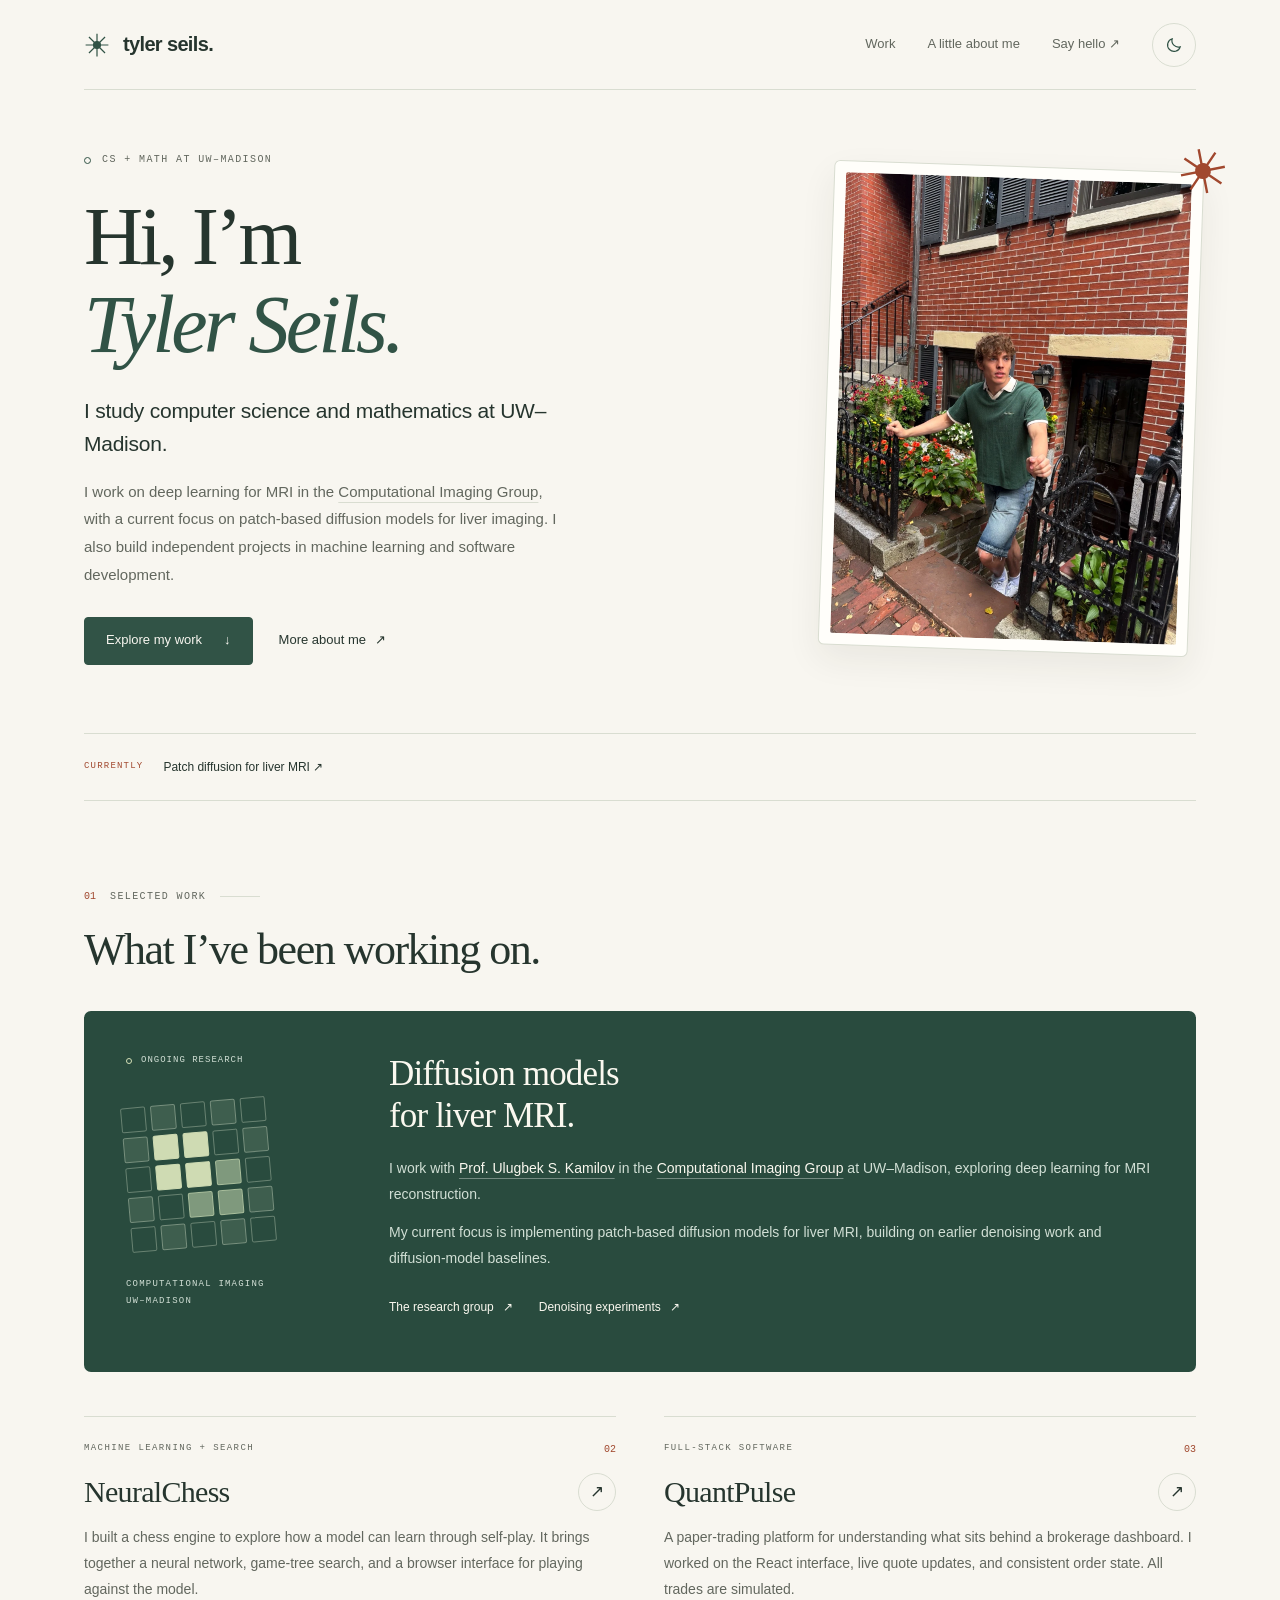
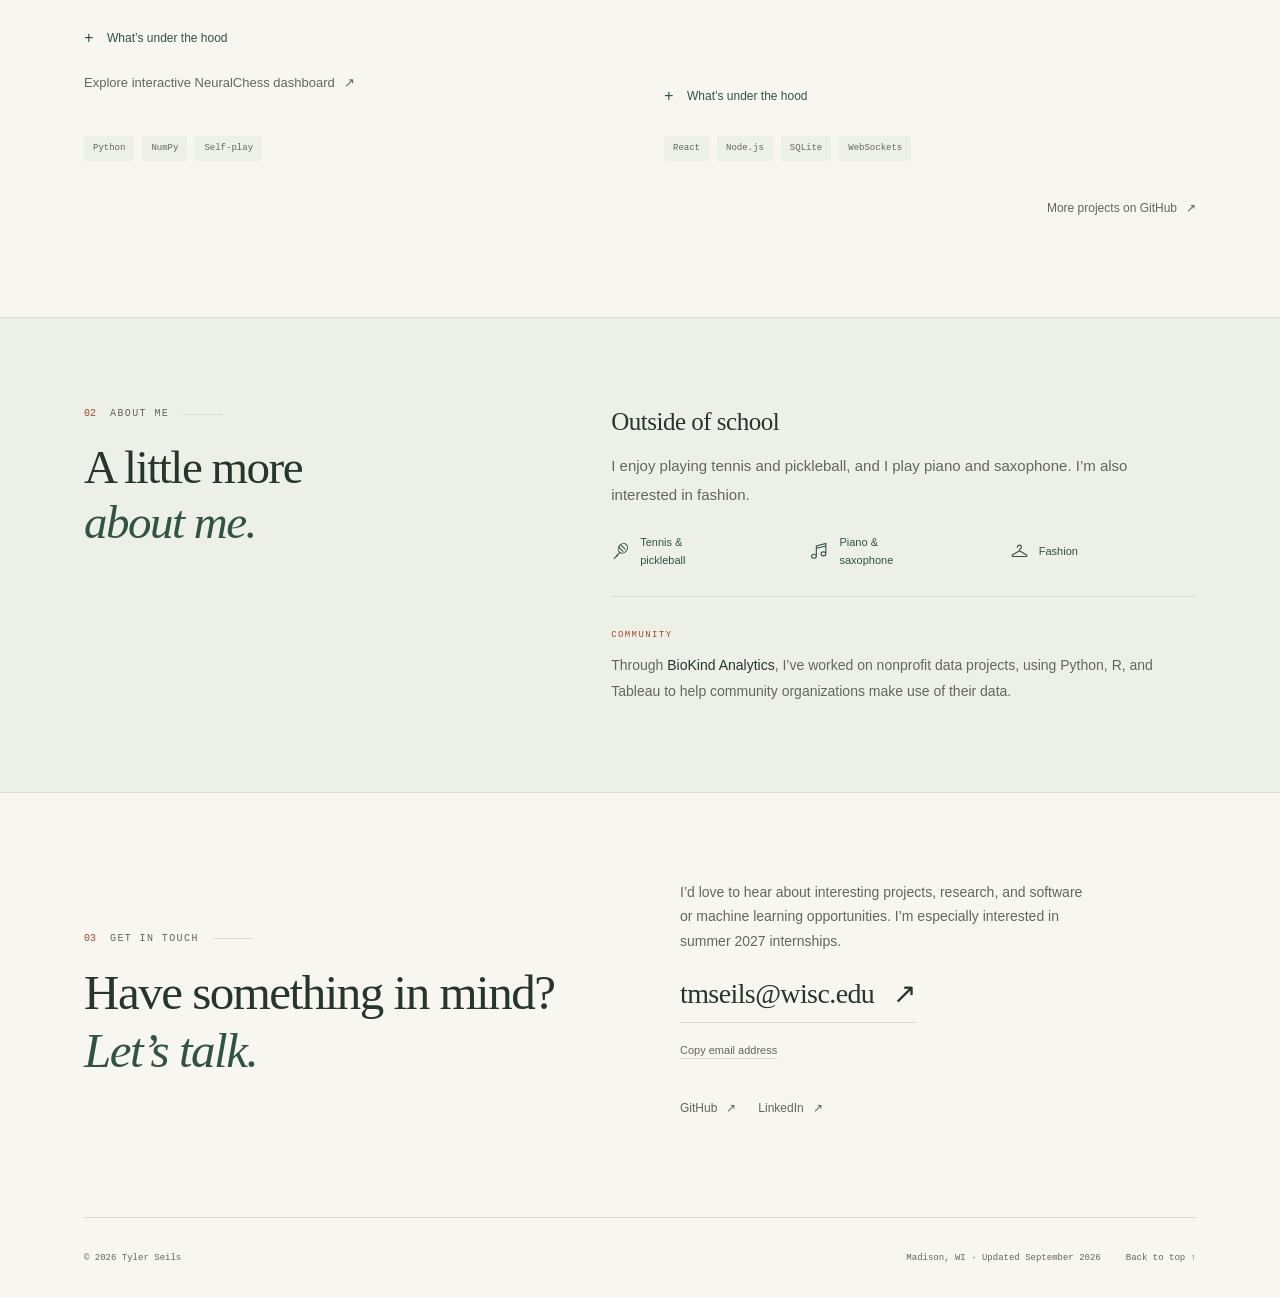
==== commit 9d2b4a2c: "Link NeuralChess dashboard from portfolio" ====
--- a/index.html
+++ b/index.html
@@ -104,6 +104,7 @@
             <summary>What’s under the hood</summary>
             <p>The project includes a chess rules engine, automatic differentiation, a NumPy neural network, and Monte Carlo tree search.</p>
           </details>
+          <p><a class="arrow-link" href="projects/neuralchess/">Explore interactive NeuralChess dashboard <span class="arrow" aria-hidden="true">↗</span></a></p>
           <div class="tech-line" aria-label="NeuralChess technologies"><span>Python</span><span>NumPy</span><span>Self-play</span></div>
         </article>
         <article class="project" aria-labelledby="quant-title">
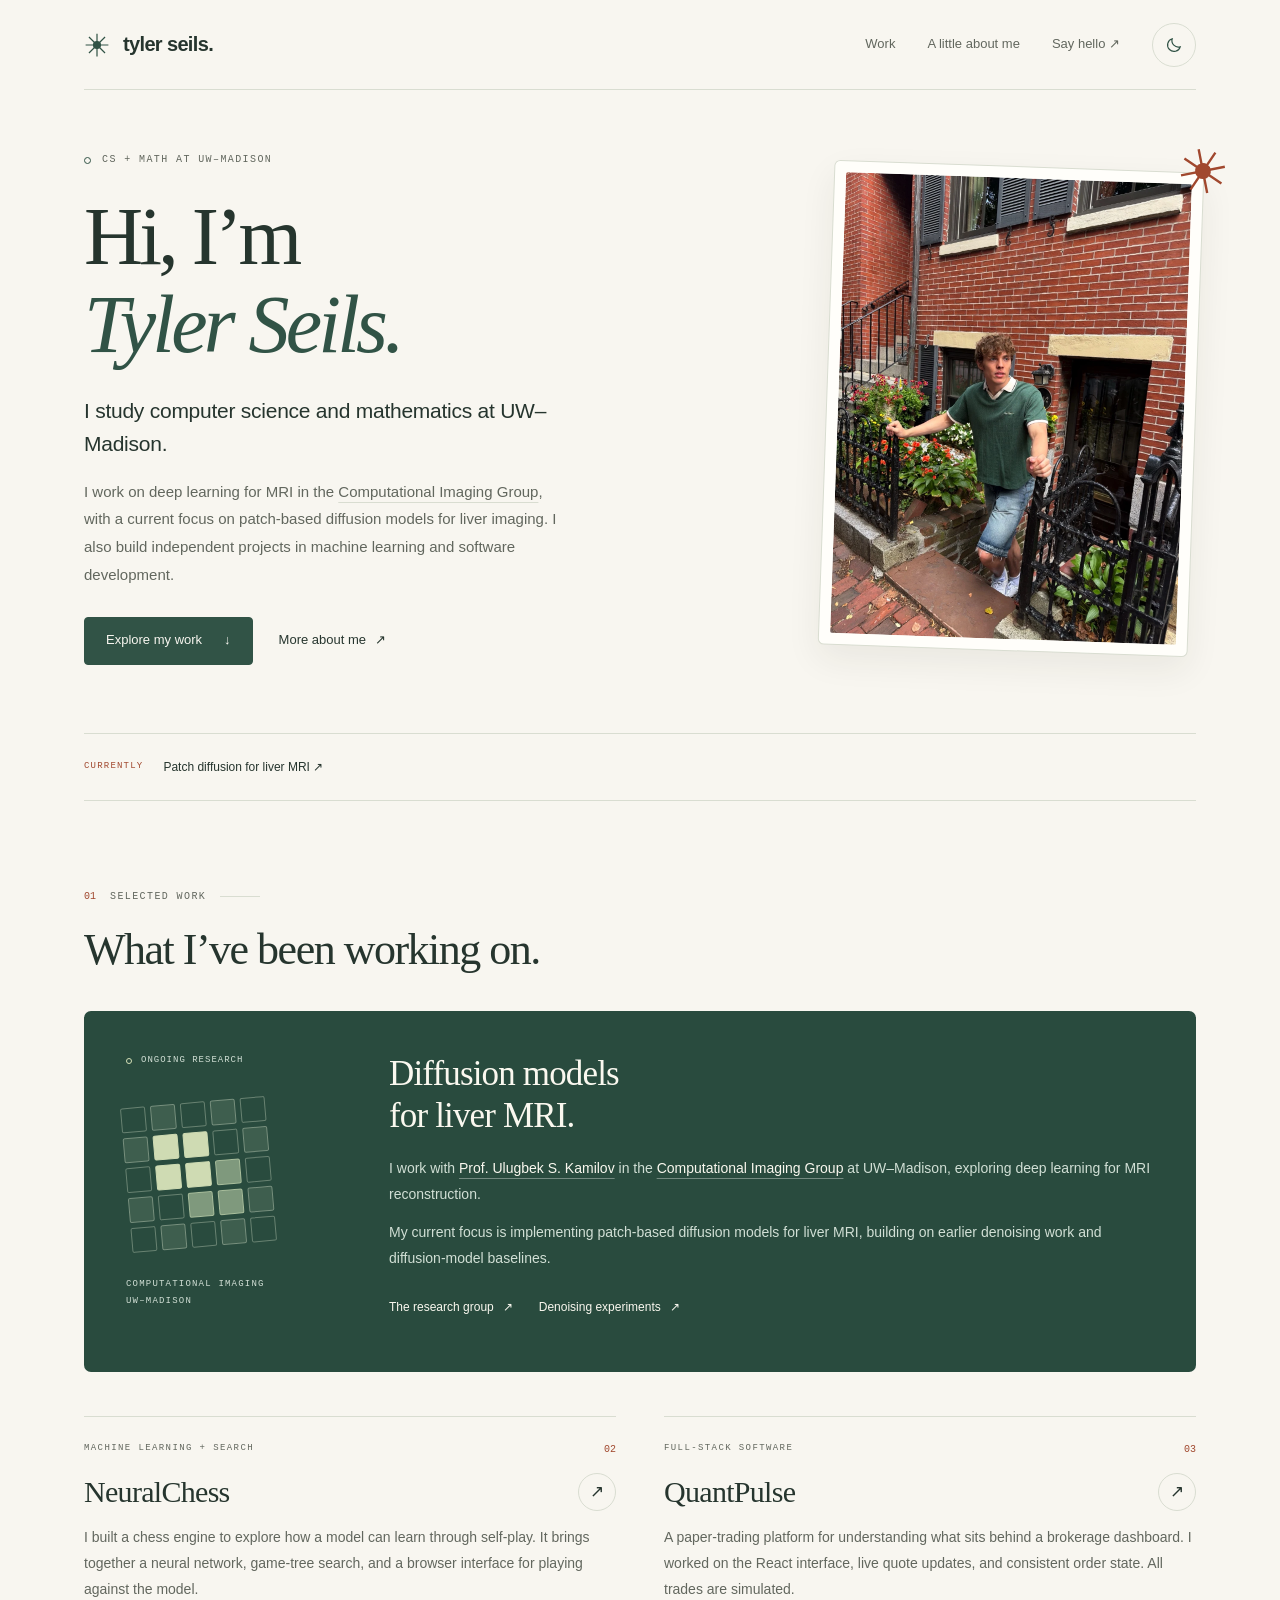
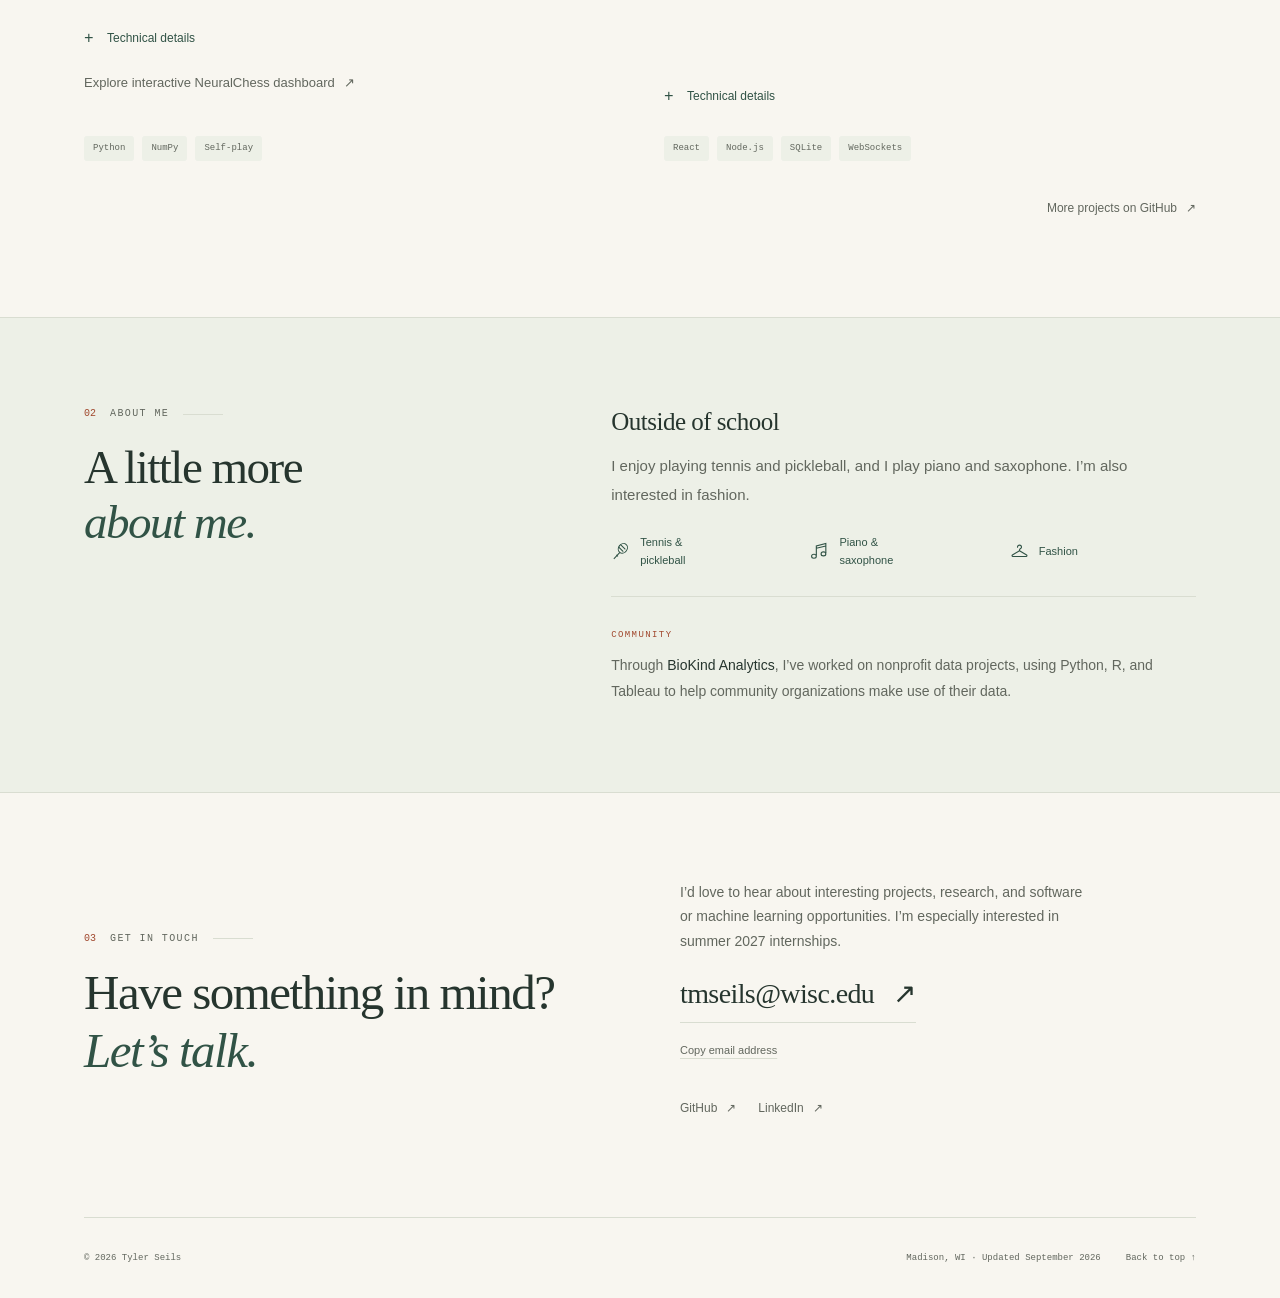
==== commit 2c51c6dc: "Use straightforward project details labels" ====
--- a/index.html
+++ b/index.html
@@ -101,7 +101,7 @@
           </div>
           <p>I built a chess engine to explore how a model can learn through self-play. It brings together a neural network, game-tree search, and a browser interface for playing against the model.</p>
           <details>
-            <summary>What’s under the hood</summary>
+            <summary>Technical details</summary>
             <p>The project includes a chess rules engine, automatic differentiation, a NumPy neural network, and Monte Carlo tree search.</p>
           </details>
           <p><a class="arrow-link" href="projects/neuralchess/">Explore interactive NeuralChess dashboard <span class="arrow" aria-hidden="true">↗</span></a></p>
@@ -115,7 +115,7 @@
           </div>
           <p>A paper-trading platform for understanding what sits behind a brokerage dashboard. I worked on the React interface, live quote updates, and consistent order state. All trades are simulated.</p>
           <details>
-            <summary>What’s under the hood</summary>
+            <summary>Technical details</summary>
             <p>Market and limit orders, portfolio analytics, and strategy backtesting, supported by Node.js, SQLite persistence, and WebSocket updates.</p>
           </details>
           <div class="tech-line" aria-label="QuantPulse technologies"><span>React</span><span>Node.js</span><span>SQLite</span><span>WebSockets</span></div>
